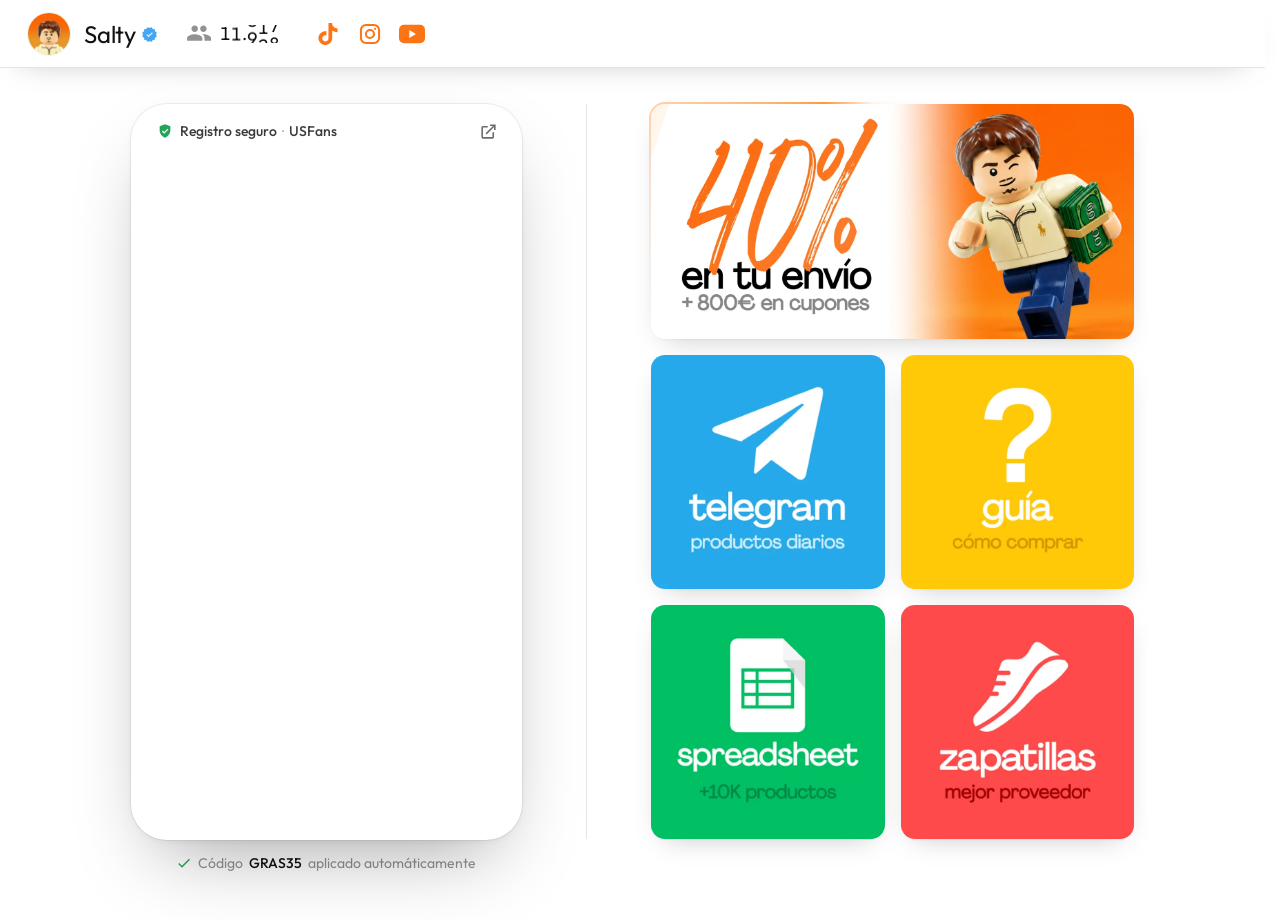
==== index.html @ ad0e1ec1 "TikTok: sugerencia en cada clic y botón para continuar al llegar al navegador Co-Authored-By: Claude" ====
<!doctype html>
<html lang="es">
<head>
  <meta charset="utf-8">
  <meta name="viewport" content="width=device-width, initial-scale=1, viewport-fit=cover">
  <title>Salty · Mercado Chino</title>
  <meta name="description" content="40% de descuento en tu envío y +800€ en cupones. Telegram, guía de compra, spreadsheet con +10K productos y el mejor proveedor de zapatillas.">
  <meta name="theme-color" content="#ffffff" media="(prefers-color-scheme: light)">
  <meta name="theme-color" content="#2e2d2d" media="(prefers-color-scheme: dark)">
  <meta name="color-scheme" content="light dark">

  <!-- Vista previa al compartir el enlace (WhatsApp, Instagram, etc.) -->
  <link rel="canonical" href="https://saltychina.com/">
  <meta property="og:type" content="website">
  <meta property="og:url" content="https://saltychina.com/">
  <meta property="og:title" content="Salty · Mercado Chino">
  <meta property="og:description" content="40% en tu envío + 800€ en cupones">
  <meta property="og:image" content="https://saltychina.com/img/cupon.webp">
  <meta name="twitter:card" content="summary_large_image">

  <link rel="icon" type="image/png" href="img/favicon.png">
  <link rel="apple-touch-icon" href="img/apple-touch-icon.png">

  <!-- Conexiones anticipadas: la ventana de registro abre más rápido -->
  <link rel="preconnect" href="https://www.usfans.com">
  <link rel="preconnect" href="https://fonts.googleapis.com">
  <link rel="preconnect" href="https://fonts.gstatic.com" crossorigin>
  <link rel="stylesheet" href="https://fonts.googleapis.com/css2?family=Outfit:wght@400;500&display=swap">

  <!-- Imágenes que se ven nada más cargar: se piden con prioridad -->
  <link rel="preload" as="image" href="img/avatar.webp" fetchpriority="high">
  <link rel="preload" as="image" href="img/cupon.webp" fetchpriority="high">

  <link rel="stylesheet" href="css/styles.css">

  <!-- Estadísticas (Umami): visitas, visitantes únicos y clics. Sin cookies.
       data-domains evita contar las pruebas en local. -->
  <script async id="umami-script" src="https://cloud.umami.is/script.js" data-website-id="d85f7cbf-d246-4f98-a8bc-3f9cb7958729" data-domains="saltychina.com"></script>
  <script>
    document.documentElement.classList.add('js');
    // Navegador interno de TikTok: algunos botones sugieren abrir en el navegador.
    // Para probarlo en un ordenador, añade ?tiktok a la URL.
    if (/musical_ly|bytedancewebview|tiktok|trill_/i.test(navigator.userAgent) || /[?&]tiktok/.test(location.search)) {
      document.documentElement.classList.add('in-tiktok');
    }
  </script>
</head>
<body>
  <main class="page" id="page">

    <!-- ── Perfil ─────────────────────────────────────────── -->
    <header class="profile">
      <img class="profile__avatar" src="img/avatar.webp" width="400" height="400" alt="Salty">

      <div class="profile__info">
        <h1 class="profile__name">
          Salty
          <img class="profile__badge" src="img/verificado.webp" width="96" height="96" alt="Cuenta verificada">
        </h1>

        <p class="profile__followers">
          <svg class="profile__people" viewBox="0 0 24 24" aria-hidden="true"><path d="M16 11c1.66 0 2.99-1.34 2.99-3S17.66 5 16 5c-1.66 0-3 1.34-3 3s1.34 3 3 3zm-8 0c1.66 0 2.99-1.34 2.99-3S9.66 5 8 5C6.34 5 5 6.34 5 8s1.34 3 3 3zm0 2c-2.33 0-7 1.17-7 3.5V19h14v-2.5c0-2.33-4.67-3.5-7-3.5zm8 0c-.29 0-.62.02-.97.05 1.16.84 1.97 1.97 1.97 3.45V19h6v-2.5c0-2.33-4.67-3.5-7-3.5z"/></svg>
          <!-- Valor de respaldo: se muestra si JavaScript no carga. -->
          <span class="counter" id="followers" data-value="10957" aria-label="10957 seguidores">10957</span>
        </p>

        <nav class="profile__social" aria-label="Redes sociales">
          <a href="https://www.tiktok.com/@salty.cn" target="_blank" rel="noopener" aria-label="TikTok" data-track="tiktok">
            <svg viewBox="0 0 24 24" aria-hidden="true"><path d="M12.53.02C13.84 0 15.14.01 16.44 0c.08 1.53.63 3.09 1.75 4.17 1.12 1.11 2.7 1.62 4.24 1.79v4.03c-1.44-.05-2.89-.35-4.2-.97-.57-.26-1.1-.59-1.62-.93-.01 2.92.01 5.84-.02 8.75-.08 1.4-.54 2.79-1.35 3.94-1.31 1.92-3.58 3.17-5.91 3.21-1.43.08-2.86-.31-4.08-1.03-2.02-1.19-3.44-3.37-3.65-5.71-.02-.5-.03-1-.01-1.49.18-1.9 1.12-3.72 2.58-4.96 1.66-1.44 3.98-2.13 6.15-1.72.02 1.48-.04 2.96-.04 4.44-.99-.32-2.15-.23-3.02.37-.63.41-1.11 1.04-1.36 1.75-.21.51-.15 1.07-.14 1.61.24 1.64 1.82 3.02 3.5 2.87 1.12-.01 2.19-.66 2.77-1.61.19-.33.4-.67.41-1.06.1-1.79.06-3.57.07-5.36.01-4.03-.01-8.05.02-12.07z"/></svg>
          </a>
          <a href="https://www.instagram.com/saltychina/" target="_blank" rel="noopener" aria-label="Instagram" data-track="instagram">
            <svg viewBox="0 0 24 24" aria-hidden="true" fill="none" stroke="currentColor" stroke-width="2.2"><rect x="2.1" y="2.1" width="19.8" height="19.8" rx="5.6"/><circle cx="12" cy="12" r="4.4"/><circle cx="17.6" cy="6.4" r="1.15" fill="currentColor" stroke="none"/></svg>
          </a>
          <a href="https://www.youtube.com/@saltychinaa" target="_blank" rel="noopener" aria-label="YouTube" data-track="youtube">
            <svg viewBox="0 0 34 24" aria-hidden="true"><rect width="34" height="24" rx="6.5"/><path class="yt-play" d="M13.5 6.8v10.4l8.6-5.2z"/></svg>
          </a>
        </nav>
      </div>
    </header>

    <!-- ── Escritorio: registro de USFans siempre visible ─── -->
    <section class="desk" aria-label="Registro en USFans">
      <div class="desk__phone" id="desk-phone">
        <div class="desk__bar">
          <div class="desk__title">
            <svg viewBox="0 0 24 24" aria-hidden="true"><path d="M12 2 4 5v6c0 5 3.4 9.7 8 11 4.6-1.3 8-6 8-11V5l-8-3zm-1.2 14.2-3.5-3.5 1.4-1.4 2.1 2.1 4.9-4.9 1.4 1.4-6.3 6.3z"/></svg>
            <span>Registro seguro <span class="desk__dot" aria-hidden="true">·</span> USFans</span>
          </div>
          <a class="sheet__ext desk__ext" href="https://www.usfans.com/register?ref=GRAS35" target="_blank" rel="noopener" aria-label="Abrir en una pestaña nueva">
            <svg viewBox="0 0 24 24" aria-hidden="true"><path d="M14 3h7v7h-2V6.4l-9.3 9.3-1.4-1.4L17.6 5H14V3zM5 5h6v2H5v12h12v-6h2v6a2 2 0 0 1-2 2H5a2 2 0 0 1-2-2V7a2 2 0 0 1 2-2z"/></svg>
          </a>
        </div>
        <div class="sheet__body desk__screen" id="desk-body">
          <div class="sheet__loader" aria-hidden="true"><span></span></div>
        </div>
      </div>
      <p class="desk__note">
        <svg viewBox="0 0 24 24" aria-hidden="true"><path d="M9 16.2 4.8 12l-1.4 1.4L9 19 21 7l-1.4-1.4z"/></svg>
        Código <strong>GRAS35</strong> aplicado automáticamente
      </p>
    </section>

    <div class="side">
      <!-- ── Cupón principal (abre la ventana de registro) ──── -->
      <a class="promo" id="promo"
         href="https://www.usfans.com/register?ref=GRAS35"
         aria-haspopup="dialog" aria-controls="sheet">
        <img src="img/cupon.webp" width="1400" height="679"
             alt="40% en tu envío y más de 800€ en cupones" fetchpriority="high">
        <span class="promo__ring" aria-hidden="true"></span>
        <span class="promo__shine" aria-hidden="true"></span>
      </a>

      <!-- ── Enlaces ───────────────────────────────────────── -->
      <section class="grid" aria-label="Enlaces">
        <!-- Misma pestaña a propósito: el móvil abre la app de Telegram y la web se queda aquí -->
        <a class="tile" id="tile-chats" href="chats/" data-track="telegram" data-suggest>
          <img src="img/telegram.webp" width="640" height="639" alt="Telegram: productos diarios" loading="lazy" decoding="async">
        </a>
        <a class="tile" href="https://drive.google.com/file/d/1kQzCQSVwv_CeuGbwsSFfTn5j45NPnd0T/view?usp=sharing" target="_blank" rel="noopener" data-track="guia" data-suggest>
          <img src="img/guia.webp" width="640" height="639" alt="Guía: cómo comprar" loading="lazy" decoding="async">
        </a>
        <a class="tile" href="https://docs.google.com/spreadsheets/d/1AaeeQNl37wGg2_ieCViQ0rrVP7eCFcYuLlr45FV4uW0/edit?usp=sharing" target="_blank" rel="noopener" data-track="spreadsheet" data-suggest>
          <img src="img/spreadsheet.webp" width="640" height="639" alt="Spreadsheet: más de 10K productos" loading="lazy" decoding="async">
        </a>
        <a class="tile" href="https://doppel.fit/@salty/best-shoes-sneakers-budget" target="_blank" rel="noopener" data-track="zapatillas" data-suggest>
          <img src="img/zapatillas.webp" width="640" height="639" alt="Zapatillas: mejor proveedor" loading="lazy" decoding="async">
        </a>
      </section>
    </div>
  </main>

  <!-- ── Ventana superpuesta con el registro de USFans ───── -->
  <div class="sheet" id="sheet" role="dialog" aria-modal="true" aria-labelledby="sheet-title" aria-hidden="true">
    <div class="sheet__backdrop" data-close></div>
    <div class="sheet__panel" id="sheet-panel">
      <div class="sheet__bar" id="sheet-bar">
        <span class="sheet__grabber" aria-hidden="true"></span>
        <div class="sheet__title">
          <svg viewBox="0 0 24 24" aria-hidden="true"><path d="M12 2 4 5v6c0 5 3.4 9.7 8 11 4.6-1.3 8-6 8-11V5l-8-3zm-1.2 14.2-3.5-3.5 1.4-1.4 2.1 2.1 4.9-4.9 1.4 1.4-6.3 6.3z"/></svg>
          <span id="sheet-title">usfans.com</span>
        </div>
        <a class="sheet__ext" href="https://www.usfans.com/register?ref=GRAS35" target="_blank" rel="noopener" aria-label="Abrir en el navegador">
          <svg viewBox="0 0 24 24" aria-hidden="true"><path d="M14 3h7v7h-2V6.4l-9.3 9.3-1.4-1.4L17.6 5H14V3zM5 5h6v2H5v12h12v-6h2v6a2 2 0 0 1-2 2H5a2 2 0 0 1-2-2V7a2 2 0 0 1 2-2z"/></svg>
        </a>
        <button class="sheet__close" type="button" data-close aria-label="Cerrar">
          <svg viewBox="0 0 24 24" aria-hidden="true"><path d="M18.3 5.7 12 12l6.3 6.3-1.4 1.4L10.6 13.4 4.3 19.7l-1.4-1.4L9.2 12 2.9 5.7l1.4-1.4 6.3 6.3 6.3-6.3z" transform="translate(1 0)"/></svg>
        </button>
      </div>
      <div class="sheet__body" id="sheet-body">
        <div class="sheet__loader" aria-hidden="true"><span></span></div>
      </div>
    </div>
  </div>

  <!-- ── TikTok: sugerencia de abrir en el navegador ────── -->
  <div class="suggest" id="suggest" role="dialog" aria-modal="true" aria-labelledby="suggest-title" aria-hidden="true">
    <div class="suggest__backdrop" data-suggest-close></div>
    <div class="suggest__card">
      <svg class="suggest__globe" viewBox="0 0 24 24" aria-hidden="true"><circle cx="12" cy="12" r="10"/><ellipse cx="12" cy="12" rx="4.6" ry="10"/><path d="M12 2v20M3.4 8.2h17.2M3.4 15.8h17.2"/></svg>
      <h2 class="suggest__title" id="suggest-title">Se recomienda <span>abrir desde el navegador</span></h2>
      <p class="suggest__note">*Algunos enlaces podrían no funcionar en TikTok*</p>
      <ol class="inapp__steps">
        <li><span class="inapp__num" aria-hidden="true">1</span><span>Haz clic en <span class="inapp__dots" role="img" aria-label="los tres puntos"><i></i><i></i><i></i></span> en la esquina superior derecha</span></li>
        <li><span class="inapp__num" aria-hidden="true">2</span><span>Luego <strong>“Abrir en el navegador”</strong></span></li>
      </ol>
      <button class="suggest__continue" type="button" id="suggest-continue">
        Continuar en TikTok
        <small>(no recomendado)</small>
      </button>
    </div>

    <!-- Flechas animadas que señalan el menú ··· de TikTok -->
    <svg class="inapp-arrows" viewBox="0 0 56 160" aria-hidden="true">
      <path class="inapp-arrows__a1" d="M28 0 56 54Q28 42 0 54Z"/>
      <path class="inapp-arrows__a2" d="M28 53 56 107Q28 95 0 107Z"/>
      <path class="inapp-arrows__a3" d="M28 106 56 160Q28 148 0 160Z"/>
    </svg>
  </div>

  <!-- ── Llegada desde TikTok: abrir lo que se pulsó, con un toque ── -->
  <div class="resume" id="resume" role="dialog" aria-labelledby="resume-title" aria-hidden="true">
    <p class="resume__title" id="resume-title">Continúa donde lo dejaste</p>
    <button class="resume__close" type="button" aria-label="Cerrar" data-resume-close>
      <svg viewBox="0 0 24 24" aria-hidden="true"><path d="M18.3 5.7 12 12l6.3 6.3-1.4 1.4L10.6 13.4 4.3 19.7l-1.4-1.4L9.2 12 2.9 5.7l1.4-1.4 6.3 6.3 6.3-6.3z" transform="translate(1 0)"/></svg>
    </button>
    <button class="resume__open" type="button" id="resume-open">
      <span>Abrir <span id="resume-label"></span></span>
      <svg viewBox="0 0 24 24" aria-hidden="true"><path d="M14 3h7v7h-2V6.4l-9.3 9.3-1.4-1.4L17.6 5H14V3zM5 5h6v2H5v12h12v-6h2v6a2 2 0 0 1-2 2H5a2 2 0 0 1-2-2V7a2 2 0 0 1 2-2z"/></svg>
    </button>
  </div>

  <script src="chats/links.js" defer></script>
  <script src="js/app.js" defer></script>
</body>
</html>
---- css/styles.css ----
/* ==========================================================================
   Salty · link in bio
   ========================================================================== */

/* Si tienes la licencia de Agrandir (la fuente de tu diseño), copia el
   archivo a /fonts y descomenta este bloque. Mientras, se usa Outfit.

@font-face {
  font-family: "Agrandir";
  src: url("../fonts/Agrandir-Regular.woff2") format("woff2");
  font-weight: 400;
  font-display: swap;
}
*/

:root {
  /* Marca */
  --orange: #fc7514;
  --ink: #111111;
  --muted: #929292;
  --bg: #ffffff;
  --social: var(--orange);      /* iconos TikTok / Instagram / YouTube */
  --yt-play: #ffffff;           /* triángulo del icono de YouTube */
  --avatar-ring: rgb(0 0 0 / 0.06);
  --line: rgb(0 0 0 / 0.1);       /* separadores (versión de ordenador) */

  /* Superficie y forma */
  --radius: 14px;
  --gap: clamp(14px, 4.2vw, 20px);
  --gutter: clamp(16px, 5.5vw, 28px);
  --shadow: 0 1px 2px rgb(0 0 0 / 0.04), 0 10px 28px -14px rgb(0 0 0 / 0.28);
  --shadow-hover: 0 2px 4px rgb(0 0 0 / 0.05), 0 18px 36px -16px rgb(0 0 0 / 0.32);
  --social-hover: rgb(252 117 20 / 0.08);

  /* Movimiento */
  --ease-out: cubic-bezier(0.22, 1, 0.36, 1);
  --ease-sheet: cubic-bezier(0.32, 0.72, 0, 1); /* curva de las hojas de iOS */

  --font: "Agrandir", "Outfit", system-ui, -apple-system, "Segoe UI", Roboto, sans-serif;
}

/* Tema oscuro: se activa solo si el móvil/ordenador del usuario está en modo oscuro */
@media (prefers-color-scheme: dark) {
  :root {
    --bg: #2e2d2d;
    --ink: #ffffff;
    --muted: #c9c9c9;
    --social: #f2f2f2;
    --yt-play: #2e2d2d;
    --avatar-ring: rgb(255 255 255 / 0.1);
    --line: rgb(255 255 255 / 0.12);
    --social-hover: rgb(255 255 255 / 0.08);
    --shadow: 0 1px 2px rgb(0 0 0 / 0.2), 0 12px 30px -14px rgb(0 0 0 / 0.6);
    --shadow-hover: 0 2px 4px rgb(0 0 0 / 0.25), 0 20px 38px -16px rgb(0 0 0 / 0.7);
  }
}

*,
*::before,
*::after { box-sizing: border-box; }

html {
  scrollbar-gutter: stable; /* evita el salto al bloquear el scroll */
  -webkit-text-size-adjust: 100%;
  text-size-adjust: 100%;
  background: var(--bg);
}

body {
  margin: 0;
  min-height: 100dvh;
  background: var(--bg);
  color: var(--ink);
  font-family: var(--font);
  -webkit-font-smoothing: antialiased;
  -webkit-tap-highlight-color: transparent;
  overflow-x: hidden;
}

img,
svg { display: block; max-width: 100%; }

a { color: inherit; text-decoration: none; }

:focus-visible {
  outline: 3px solid var(--orange);
  outline-offset: 3px;
}

/* ── Página ───────────────────────────────────────────── */

.page {
  width: 100%;
  max-width: 480px;
  margin: 0 auto;
  padding:
    calc(clamp(36px, 11vw, 64px) + env(safe-area-inset-top))
    calc(var(--gutter) + env(safe-area-inset-right))
    calc(48px + env(safe-area-inset-bottom))
    calc(var(--gutter) + env(safe-area-inset-left));
  transform-origin: 50% 0;
  transition: transform 0.5s var(--ease-sheet), filter 0.5s var(--ease-sheet);
}

/* ── Perfil ───────────────────────────────────────────── */

.profile {
  display: flex;
  align-items: center;
  justify-content: center;
  gap: clamp(18px, 7vw, 32px);
  margin-bottom: clamp(26px, 8vw, 36px);
}

.profile__avatar {
  flex: none;
  width: clamp(104px, 34vw, 140px);
  height: auto;
  aspect-ratio: 1;
  border-radius: 50%;
  box-shadow: 0 0 0 1px var(--avatar-ring);
}

.profile__info {
  display: grid;
  gap: clamp(6px, 2vw, 10px);
  min-width: 0;
}

.profile__name {
  display: flex;
  align-items: center;
  gap: 6px;
  margin: 0;
  font-size: clamp(26px, 8.2vw, 34px);
  font-weight: 400;
  line-height: 1;
  letter-spacing: -0.01em;
}

.profile__badge {
  width: 0.72em;
  height: 0.72em;
  margin-top: 0.06em;
}

.profile__followers {
  display: flex;
  align-items: center;
  gap: 10px;
  margin: 0;
  font-size: clamp(19px, 6vw, 24px);
  line-height: 1;
}

.profile__people {
  width: 1.45em;
  height: 1.45em;
  fill: var(--muted);
  flex: none;
}

.profile__social {
  display: flex;
  align-items: center;
  gap: 4px;
  margin-left: -8px; /* compensa el área táctil para alinear con el texto */
  color: var(--social);
}

/* Área táctil de 44px aunque el icono sea más pequeño */
.profile__social a {
  display: grid;
  place-items: center;
  min-width: 44px;
  height: 44px;
  padding: 0 6px;
  border-radius: 12px;
  transition: transform 0.2s var(--ease-out), background-color 0.2s;
}

.profile__social svg {
  width: 26px;
  height: 26px;
  fill: currentColor;
}

.profile__social svg[fill="none"] { fill: none; } /* iconos de contorno (Instagram) */
.profile__social a:last-child svg { width: 30px; }
.profile__social .yt-play { fill: var(--yt-play); }

@media (hover: hover) {
  .profile__social a:hover { background: var(--social-hover); }
}
.profile__social a:active { transform: scale(0.9); }

/* ── Contador (odómetro) ──────────────────────────────── */

.counter {
  display: inline-flex;
  font-variant-numeric: tabular-nums;
  line-height: 1;
  height: 1em;
  overflow: hidden;
}

.counter__col {
  position: relative;
  display: block;
  height: 1em;
  overflow: hidden;
}

.counter__strip {
  display: flex;
  flex-direction: column;
  will-change: transform;
}

.counter__strip > span {
  display: block;
  height: 1em;
  text-align: center;
}

.counter__sep { display: block; }

/* ── Cupón principal ──────────────────────────────────── */

.promo {
  position: relative;
  display: block;
  isolation: isolate;
  margin-bottom: var(--gap);
  border-radius: var(--radius);
  box-shadow: var(--shadow), 0 0 0 0 rgb(252 117 20 / 0);
  transition: transform 0.35s var(--ease-out), box-shadow 0.35s var(--ease-out);
  animation: promo-glow 3.6s ease-in-out infinite;
}

.promo img {
  width: 100%;
  height: auto;
  border-radius: var(--radius);
}

/* Contorno de luz que recorre el borde */
/* Contorno de luz que recorre el borde: un degradado cuadrado que gira por
   detrás de la tarjeta y asoma 2 px por los lados (funciona en todos los navegadores) */
.promo__ring {
  position: absolute;
  inset: -2px;
  z-index: -1;
  overflow: hidden;
  border-radius: calc(var(--radius) + 2px);
  pointer-events: none;
}

.promo__ring::before {
  content: "";
  position: absolute;
  top: 50%;
  left: 50%;
  width: 115%;
  aspect-ratio: 1;
  background: conic-gradient(
    transparent 0deg 250deg,
    rgb(252 117 20 / 0.15) 280deg,
    #ff9a3d 330deg,
    #fff3e6 350deg,
    transparent 360deg
  );
  transform: translate(-50%, -50%) rotate(0deg);
  animation: promo-border 3.6s linear infinite;
}

/* Reflejo que cruza la tarjeta */
.promo__shine {
  position: absolute;
  inset: 0;
  overflow: hidden;
  border-radius: var(--radius);
  pointer-events: none;
}

.promo__shine::after {
  content: "";
  position: absolute;
  top: -20%;
  bottom: -20%;
  left: 0;
  width: 38%;
  background: linear-gradient(
    100deg,
    rgb(255 255 255 / 0) 0%,
    rgb(255 255 255 / 0.15) 35%,
    rgb(255 255 255 / 0.75) 50%,
    rgb(255 255 255 / 0.15) 65%,
    rgb(255 255 255 / 0) 100%
  );
  mix-blend-mode: soft-light;
  transform: translateX(-130%) skewX(-18deg);
  animation: promo-shine 3.6s var(--ease-out) infinite;
}

/* Una segunda capa, normal, para que el reflejo se note también en la zona blanca */
.promo__shine::before {
  content: "";
  position: absolute;
  top: -20%;
  bottom: -20%;
  left: 0;
  width: 14%;
  background: linear-gradient(100deg, transparent, rgb(255 236 214 / 0.55), transparent);
  transform: translateX(-130%) skewX(-18deg);
  animation: promo-shine 3.6s var(--ease-out) infinite;
  animation-delay: 0.06s;
}

@keyframes promo-border {
  to { transform: translate(-50%, -50%) rotate(360deg); }
}

@keyframes promo-shine {
  0%   { transform: translateX(-130%) skewX(-18deg); }
  45%  { transform: translateX(330%) skewX(-18deg); }
  100% { transform: translateX(330%) skewX(-18deg); }
}

@keyframes promo-glow {
  0%, 100% { box-shadow: var(--shadow), 0 0 0 0 rgb(252 117 20 / 0); }
  50%      { box-shadow: var(--shadow), 0 8px 34px -8px rgb(252 117 20 / 0.45); }
}

@media (hover: hover) {
  .promo:hover { transform: translateY(-2px) scale(1.01); }
}
.promo:active {
  transform: scale(0.98);
  transition-duration: 0.12s;
}

/* ── Rejilla de enlaces ───────────────────────────────── */

.grid {
  display: grid;
  grid-template-columns: repeat(2, minmax(0, 1fr));
  gap: var(--gap);
}

.tile {
  display: block;
  border-radius: var(--radius);
  overflow: hidden;
  box-shadow: var(--shadow);
  transition: transform 0.35s var(--ease-out), box-shadow 0.35s var(--ease-out);
}

.tile img {
  width: 100%;
  height: auto;
  aspect-ratio: 1;
  object-fit: cover;
}

@media (hover: hover) {
  .tile:hover {
    transform: translateY(-3px);
    box-shadow: var(--shadow-hover);
  }
}
.tile:active {
  transform: scale(0.96);
  transition-duration: 0.12s;
}

/* ── Entrada escalonada al cargar ─────────────────────── */

.js .profile { animation: rise 0.6s var(--ease-out) both; }
.js .promo   { animation: rise 0.6s var(--ease-out) 0.08s both, promo-glow 3.6s ease-in-out 0.7s infinite; }
.js .tile    { animation: rise 0.6s var(--ease-out) both; }
.js .tile:nth-child(1) { animation-delay: 0.16s; }
.js .tile:nth-child(2) { animation-delay: 0.22s; }
.js .tile:nth-child(3) { animation-delay: 0.28s; }
.js .tile:nth-child(4) { animation-delay: 0.34s; }

/* Usa "translate" (no "transform") para no pisar los efectos hover/pulsación */
@keyframes rise {
  from { opacity: 0; translate: 0 14px; }
  to   { opacity: 1; translate: 0 0; }
}

/* ── Ventana de registro (hoja inferior en móvil) ─────── */

html.is-locked { overflow: hidden; }

/* La página "retrocede" detrás de la hoja, como en iOS */
html.sheet-open .page {
  transform: scale(0.94);
  filter: brightness(0.92);
}

.sheet {
  position: fixed;
  inset: 0;
  z-index: 100;
  visibility: hidden;
  pointer-events: none;
  transition: visibility 0s linear 0.5s; /* se oculta al terminar de bajar */
}

.sheet.is-open {
  visibility: visible;
  pointer-events: auto;
  transition-delay: 0s;
}

.sheet__backdrop {
  position: absolute;
  inset: 0;
  background: rgb(12 8 4 / 0.45);
  -webkit-backdrop-filter: blur(6px);
  backdrop-filter: blur(6px);
  opacity: 0;
  transition: opacity 0.45s var(--ease-sheet);
  touch-action: none;
}

.sheet__panel {
  position: absolute;
  left: 0;
  right: 0;
  bottom: 0;
  height: calc(100dvh - max(28px, env(safe-area-inset-top) + 12px));
  display: flex;
  flex-direction: column;
  background: #fff;
  border-radius: 22px 22px 0 0;
  box-shadow: 0 -12px 40px rgb(0 0 0 / 0.18);
  overflow: hidden;
  transform: translate3d(0, 100%, 0);
  transition: transform 0.5s var(--ease-sheet);
  will-change: transform;
}

.sheet.is-open .sheet__backdrop { opacity: 1; }
.sheet.is-open .sheet__panel { transform: translate3d(0, 0, 0); }
.sheet.is-dragging .sheet__panel,
.sheet.is-dragging .sheet__backdrop { transition: none; }

.sheet__bar {
  position: relative;
  flex: none;
  display: flex;
  align-items: center;
  gap: 4px;
  height: 56px;
  padding: 10px 8px 0 16px;
  border-bottom: 1px solid rgb(0 0 0 / 0.06);
  touch-action: none; /* permite arrastrar para cerrar */
  cursor: grab;
  user-select: none;
}

.sheet__grabber {
  position: absolute;
  top: 7px;
  left: 50%;
  width: 38px;
  height: 5px;
  margin-left: -19px;
  border-radius: 3px;
  background: rgb(0 0 0 / 0.16);
}

.sheet__title {
  flex: 1;
  display: flex;
  align-items: center;
  gap: 6px;
  min-width: 0;
  font-size: 15px;
  font-weight: 500;
  color: #444;
}

.sheet__title svg {
  width: 16px;
  height: 16px;
  fill: #22a559;
  flex: none;
}

.sheet__ext,
.sheet__close {
  display: grid;
  place-items: center;
  width: 44px;
  height: 44px;
  padding: 0;
  border: 0;
  border-radius: 50%;
  background: transparent;
  color: #333;
  cursor: pointer;
  transition: background-color 0.2s, transform 0.2s var(--ease-out);
}

.sheet__ext svg { width: 19px; height: 19px; fill: currentColor; }
.sheet__close svg { width: 20px; height: 20px; fill: currentColor; }

.sheet__close { background: rgb(0 0 0 / 0.05); }

@media (hover: hover) {
  .sheet__ext:hover,
  .sheet__close:hover { background: rgb(0 0 0 / 0.08); }
}
.sheet__ext:active,
.sheet__close:active { transform: scale(0.9); }

.sheet__body {
  position: relative;
  flex: 1;
  background: #fff;
}

.sheet__body iframe {
  position: absolute;
  inset: 0;
  width: 100%;
  height: 100%;
  border: 0;
  opacity: 0;
  transition: opacity 0.35s ease;
}

.sheet__body.is-loaded iframe { opacity: 1; }

.sheet__loader {
  position: absolute;
  inset: 0;
  display: grid;
  place-items: center;
  transition: opacity 0.3s;
}

.sheet__body.is-loaded .sheet__loader { opacity: 0; pointer-events: none; }

.sheet__loader span {
  width: 34px;
  height: 34px;
  border-radius: 50%;
  border: 3px solid rgb(252 117 20 / 0.2);
  border-top-color: var(--orange);
  animation: spin 0.8s linear infinite;
}

@keyframes spin { to { transform: rotate(360deg); } }

/* En tablet/escritorio: un "móvil" centrado para que la web cargue en versión mobile */
@media (min-width: 640px) {
  .sheet__panel {
    left: 50%;
    right: auto;
    top: 50%;
    bottom: auto;
    width: 400px;
    height: min(860px, calc(100dvh - 48px));
    border-radius: 28px;
    box-shadow: 0 30px 80px -20px rgb(0 0 0 / 0.45), 0 0 0 1px rgb(0 0 0 / 0.06);
    opacity: 0;
    transform: translate3d(-50%, -46%, 0) scale(0.94);
    transition: transform 0.5s var(--ease-sheet), opacity 0.3s ease;
  }

  .sheet.is-open .sheet__panel {
    opacity: 1;
    transform: translate3d(-50%, -50%, 0) scale(1);
  }

  .sheet__bar { cursor: default; padding-top: 0; height: 52px; }
  .sheet__grabber { display: none; }

  html.sheet-open .page { transform: scale(0.97); }
}

/* ── TikTok: sugerencia de abrir en el navegador ──────── */

.suggest {
  position: fixed;
  inset: 0;
  z-index: 120;
  display: grid;
  place-items: center;
  padding: 24px var(--gutter);
  visibility: hidden;
  pointer-events: none;
  transition: visibility 0s linear 0.4s; /* se oculta al terminar de salir */
}

.suggest.is-open {
  visibility: visible;
  pointer-events: auto;
  transition-delay: 0s;
}

.suggest__backdrop {
  position: absolute;
  inset: 0;
  background: rgb(18 16 14 / 0.55);
  -webkit-backdrop-filter: blur(10px) saturate(1.2);
  backdrop-filter: blur(10px) saturate(1.2);
  opacity: 0;
  transition: opacity 0.35s ease;
  touch-action: none;
}

/* Entra con un pequeño rebote; sale más rápido y sin rebote */
.suggest__card {
  position: relative;
  width: min(100%, 400px);
  padding: clamp(24px, 7vw, 32px) clamp(20px, 6.5vw, 30px) clamp(20px, 6vw, 26px);
  border-radius: clamp(22px, 6.5vw, 28px);
  background: #5c5c5c;
  color: #fff;
  text-align: center;
  box-shadow: 0 30px 80px -20px rgb(0 0 0 / 0.6), 0 0 0 1px rgb(255 255 255 / 0.06);
  opacity: 0;
  transform: translateY(18px) scale(0.94);
  transition: transform 0.25s ease-in, opacity 0.2s ease-in;
}

.suggest.is-open .suggest__backdrop { opacity: 1; }

.suggest.is-open .suggest__card {
  opacity: 1;
  transform: none;
  transition: transform 0.55s cubic-bezier(0.34, 1.4, 0.64, 1), opacity 0.25s ease-out;
}

.suggest__globe {
  width: clamp(48px, 14vw, 58px);
  height: auto;
  margin: 0 auto clamp(14px, 4vw, 18px);
  fill: none;
  stroke: #fff;
  stroke-width: 1.7;
}

.suggest__title {
  margin: 0 0 10px;
  font-size: clamp(21px, 6.4vw, 26px);
  font-weight: 500;
  line-height: 1.2;
  letter-spacing: -0.02em;
}

.suggest__title span { display: block; }

.suggest__note {
  margin: 0 0 clamp(18px, 5vw, 22px);
  font-size: clamp(11.5px, 3.3vw, 14px);
  color: var(--orange);
  text-wrap: balance;
}

.suggest .inapp__steps { text-align: left; margin-bottom: clamp(20px, 6vw, 26px); }

.suggest__continue {
  display: grid;
  gap: 2px;
  width: 100%;
  padding: 14px 16px 12px;
  border: 0;
  border-radius: 22px;
  background: var(--orange);
  color: #fff;
  font: inherit;
  font-size: clamp(17px, 5vw, 20px);
  line-height: 1.2;
  cursor: pointer;
  box-shadow: 0 10px 24px -12px rgb(252 117 20 / 0.7);
  transition: transform 0.15s var(--ease-out), filter 0.2s;
}

.suggest__continue small { font-size: 0.68em; opacity: 0.9; }
.suggest__continue:active { transform: scale(0.97); filter: brightness(0.95); }

@media (hover: hover) {
  .suggest__continue:hover { filter: brightness(1.06); }
}

.inapp__steps {
  display: grid;
  gap: 0.75em;
  margin: 0;
  padding: 0;
  list-style: none;
  font-size: clamp(16px, 4.8vw, 19px);
  line-height: 1.35;
}

.inapp__steps li {
  display: grid;
  grid-template-columns: auto 1fr;
  align-items: start;
  gap: 0.6em;
}

.inapp__num {
  display: grid;
  place-items: center;
  width: 1.6em;
  height: 1.6em;
  margin-top: -0.12em;
  border: 1.5px solid #fff;
  border-radius: 50%;
  font-size: 0.95em;
  line-height: 1;
}

.inapp__steps strong {
  font-weight: 400;
  color: #76ff60;
}

/* Los tres puntos dibujados, como el botón real de TikTok */
.inapp__dots {
  display: inline-flex;
  gap: 0.16em;
  margin: 0 0.25em;
  vertical-align: middle;
}

.inapp__dots i {
  width: 0.24em;
  height: 0.24em;
  border-radius: 50%;
  background: currentColor;
}

/* Flechas que señalan el menú ··· de TikTok (aparecen con la ventana) */
.inapp-arrows {
  position: fixed;
  z-index: 1;
  top: calc(8px + env(safe-area-inset-top));
  right: calc(12px + env(safe-area-inset-right));
  width: clamp(26px, 8vw, 34px);
  height: auto;
  overflow: visible;
  pointer-events: none;
  opacity: 0;
  transition: opacity 0.3s ease;
}

.suggest.is-open .inapp-arrows {
  opacity: 1;
  transition-delay: 0.15s;
  animation: arrows-bob 1.4s var(--ease-out) infinite;
}

/* Se iluminan de abajo arriba, en cascada */
.inapp-arrows path { animation: arrows-chase 1.4s ease-in-out infinite; }
.inapp-arrows__a1 { fill: #75ff60; animation-delay: 0.4s !important; }
.inapp-arrows__a2 { fill: #62ca53; animation-delay: 0.2s !important; }
.inapp-arrows__a3 { fill: #519445; animation-delay: 0s !important; }

@keyframes arrows-chase {
  0%, 100% { opacity: 0.35; }
  35%      { opacity: 1; }
}

@keyframes arrows-bob {
  0%, 100% { transform: translateY(0); }
  45%      { transform: translateY(-8px); }
}

/* ── Llegada desde TikTok: "Continúa donde lo dejaste" ─── */

.resume {
  position: fixed;
  z-index: 110;
  left: 50%;
  bottom: calc(16px + env(safe-area-inset-bottom));
  display: grid;
  grid-template-columns: 1fr auto;
  align-items: center;
  gap: 10px 8px;
  width: min(calc(100% - 2 * var(--gutter)), 420px);
  padding: 14px 12px 16px 20px;
  border-radius: 24px;
  background: #5c5c5c;
  color: #fff;
  box-shadow: 0 24px 60px -18px rgb(0 0 0 / 0.55), 0 0 0 1px rgb(255 255 255 / 0.06);
  visibility: hidden;
  opacity: 0;
  transform: translate(-50%, calc(100% + 40px));
  transition: transform 0.3s ease-in, opacity 0.2s ease-in, visibility 0s linear 0.3s;
}

.resume.is-open {
  visibility: visible;
  opacity: 1;
  transform: translate(-50%, 0);
  transition: transform 0.6s cubic-bezier(0.34, 1.4, 0.64, 1), opacity 0.25s ease-out, visibility 0s;
}

.resume__title {
  margin: 0;
  font-size: 15px;
  color: rgb(255 255 255 / 0.85);
}

.resume__close {
  display: grid;
  place-items: center;
  width: 36px;
  height: 36px;
  padding: 0;
  border: 0;
  border-radius: 50%;
  background: rgb(255 255 255 / 0.1);
  color: #fff;
  cursor: pointer;
}

.resume__close svg { width: 16px; height: 16px; fill: currentColor; }

.resume__open {
  grid-column: 1 / -1;
  display: flex;
  align-items: center;
  justify-content: center;
  gap: 8px;
  margin-right: 8px;
  padding: 15px 16px;
  border: 0;
  border-radius: 18px;
  background: var(--orange);
  color: #fff;
  font: inherit;
  font-size: 18px;
  cursor: pointer;
  box-shadow: 0 10px 24px -12px rgb(252 117 20 / 0.8);
  animation: resume-pulse 2s ease-in-out 0.9s infinite;
  transition: transform 0.15s var(--ease-out);
}

.resume__open svg { width: 18px; height: 18px; fill: currentColor; }
.resume__open:active { transform: scale(0.97); }

/* Pulso suave para llamar la atención sobre el botón */
@keyframes resume-pulse {
  0%, 100% { box-shadow: 0 10px 24px -12px rgb(252 117 20 / 0.8), 0 0 0 0 rgb(252 117 20 / 0.5); }
  50%      { box-shadow: 0 10px 24px -12px rgb(252 117 20 / 0.8), 0 0 0 8px rgb(252 117 20 / 0); }
}

/* ── Versión de ordenador ─────────────────────────────── */

/* Solo existe en pantallas grandes */
.desk { display: none; }

@media (min-width: 980px) {
  :root {
    --bar-h: 68px;
    /* El "móvil" ocupa el alto disponible; la columna derecha se ajusta a él */
    --frame-h: clamp(540px, calc(100dvh - var(--bar-h) - 96px), 820px);
    /* USFans se carga a 390 px (ancho de iPhone, para que use su versión móvil)
       y se muestra al 90 % dentro de una "pantalla" con margen blanco alrededor */
    --site-w: 390px;
    --screen-scale: 0.9;
    --screen-pad: 20px;
    --frame-w: calc(var(--site-w) * var(--screen-scale) + var(--screen-pad) * 2);
    --col-gap: clamp(40px, 5vw, 72px);
    --gap: 16px;
    /* cupón (2,06:1) + 2 filas de botones cuadrados = alto del móvil */
    --side-w: calc((var(--frame-h) - var(--gap)) / 1.485);
  }

  .page {
    max-width: none;
    min-height: 100dvh;
    padding: 0 0 48px;
    display: grid;
    grid-template-columns: 1fr auto auto 1fr;
    grid-template-rows: auto 1fr;
    grid-template-areas:
      "bar bar  bar  bar"
      ".   desk side .";
    row-gap: clamp(28px, 4vh, 48px);
  }

  /* Barra superior fija y translúcida */
  .profile {
    grid-area: bar;
    position: sticky;
    top: 0;
    z-index: 20;
    justify-content: flex-start;
    gap: 14px;
    height: var(--bar-h);
    margin: 0;
    padding: 0 max(28px, env(safe-area-inset-left));
    background: color-mix(in srgb, var(--bg) 82%, transparent);
    -webkit-backdrop-filter: blur(16px) saturate(1.5);
    backdrop-filter: blur(16px) saturate(1.5);
    border-bottom: 1px solid var(--line);
    box-shadow: 0 12px 32px -22px rgb(0 0 0 / 0.35);
  }

  .profile__avatar { width: 42px; }

  .profile__info {
    display: flex;
    align-items: center;
    gap: 28px;
  }

  .profile__name { font-size: 24px; gap: 5px; }
  .profile__followers { font-size: 18px; gap: 8px; }
  .profile__social { margin-left: 0; gap: 2px; }
  .profile__social a { min-width: 40px; height: 40px; }
  .profile__social svg { width: 22px; height: 22px; }
  .profile__social a:last-child svg { width: 26px; }

  /* Columna izquierda: el registro */
  .desk {
    grid-area: desk;
    display: flex;
    flex-direction: column;
    align-items: center;
    gap: 14px;
    padding-right: var(--col-gap);
  }

  /* Tarjeta blanca que hace de "móvil" */
  .desk__phone {
    position: relative;
    display: flex;
    flex-direction: column;
    width: var(--frame-w);
    height: var(--frame-h);
    padding: 0 var(--screen-pad) var(--screen-pad);
    border-radius: 36px;
    background: #fff;
    box-shadow:
      0 0 0 1px rgb(0 0 0 / 0.06),
      0 2px 6px rgb(0 0 0 / 0.04),
      0 34px 80px -28px rgb(0 0 0 / 0.38);
    transition: box-shadow 0.4s var(--ease-out), transform 0.4s var(--ease-out);
  }

  /* Cabecera integrada (en vez de una barra de navegador) */
  .desk__bar {
    flex: none;
    display: flex;
    align-items: center;
    justify-content: space-between;
    height: 54px;
    padding: 0 0 0 6px;
    margin-right: -6px;
  }

  .desk__title {
    display: flex;
    align-items: center;
    gap: 7px;
    font-size: 14px;
    font-weight: 500;
    color: #3b3b3b;
  }

  .desk__title svg { width: 16px; height: 16px; fill: #22a559; flex: none; }
  .desk__dot { margin: 0 2px; color: #b5b5b5; }
  .desk__ext { width: 38px; height: 38px; color: #6b6b6b; }

  /* La "pantalla": USFans escalado, sin barras de scroll a la vista */
  /* Sin borde: el blanco de la tarjeta y el de USFans se funden en un margen
     continuo; arriba y abajo el contenido se desvanece suavemente al hacer scroll */
  .desk__screen {
    flex: 1;
    overflow: hidden;
    background: #fff;
    -webkit-mask-image: linear-gradient(to bottom, transparent 0, #000 12px, #000 calc(100% - 22px), transparent 100%);
    mask-image: linear-gradient(to bottom, transparent 0, #000 12px, #000 calc(100% - 22px), transparent 100%);
  }

  /* Con barras de scroll visibles (Windows), USFans ocupa también el hueco de
     la barra y su contenido queda descentrado. El iframe se ensancha 2 barras
     y se desplaza 1 a la izquierda: se ve la franja central, con el mismo
     margen a cada lado, y las barras quedan fuera (a la derecha y abajo).
     --sb lo mide app.js (0 en Mac, donde no hace falta nada de esto). */
  .desk__screen iframe {
    inset: 0 auto auto 0;
    width: calc(var(--site-w) + var(--sb, 0px) * 2);
    height: calc(100% / var(--screen-scale) + var(--sb, 0px));
    transform: scale(var(--screen-scale)) translateX(calc(var(--sb, 0px) * -1));
    transform-origin: 0 0;
  }

  /* Al pulsar el cupón: el móvil se ilumina para señalar el formulario */
  .desk__phone.is-pulse { animation: frame-pulse 1.2s var(--ease-out); }

  @keyframes frame-pulse {
    0%   { transform: scale(1); }
    25%  { transform: scale(1.015);
           box-shadow: 0 0 0 4px rgb(252 117 20 / 0.55), 0 34px 80px -28px rgb(252 117 20 / 0.5); }
    100% { transform: scale(1); }
  }

  .desk__note {
    display: flex;
    align-items: center;
    gap: 6px;
    margin: 0;
    font-size: 14px;
    color: var(--muted);
  }

  .desk__note svg { width: 16px; height: 16px; fill: #22a559; flex: none; }
  .desk__note strong { font-weight: 500; color: var(--ink); }

  /* Columna derecha: cupón + botones, separada por una línea fina */
  .side {
    grid-area: side;
    align-self: start;
    width: calc(var(--side-w) + var(--col-gap));
    padding-left: var(--col-gap);
    border-left: 1px solid var(--line);
  }

  .promo { margin-bottom: var(--gap); }
  .promo { cursor: pointer; }

  /* Entrada escalonada adaptada */
  .js .desk { animation: rise 0.7s var(--ease-out) 0.05s both; }

  /* La hoja inferior y el efecto de "retroceder" son solo para móvil */
  .sheet { display: none; }
  html.sheet-open .page { transform: none; filter: none; }
}

/* Modo oscuro: el móvil sigue blanco (la web de USFans es clara) */
@media (min-width: 980px) and (prefers-color-scheme: dark) {
  .desk__phone {
    box-shadow:
      0 0 0 1px rgb(255 255 255 / 0.08),
      0 34px 80px -24px rgb(0 0 0 / 0.7);
  }
}

/* ── Movimiento reducido ──────────────────────────────── */

@media (prefers-reduced-motion: reduce) {
  *,
  *::before,
  *::after {
    animation-duration: 0.01ms !important;
    animation-iteration-count: 1 !important;
    transition-duration: 0.01ms !important;
  }
  .promo__shine { display: none; }
  html.sheet-open .page { transform: none; }
}
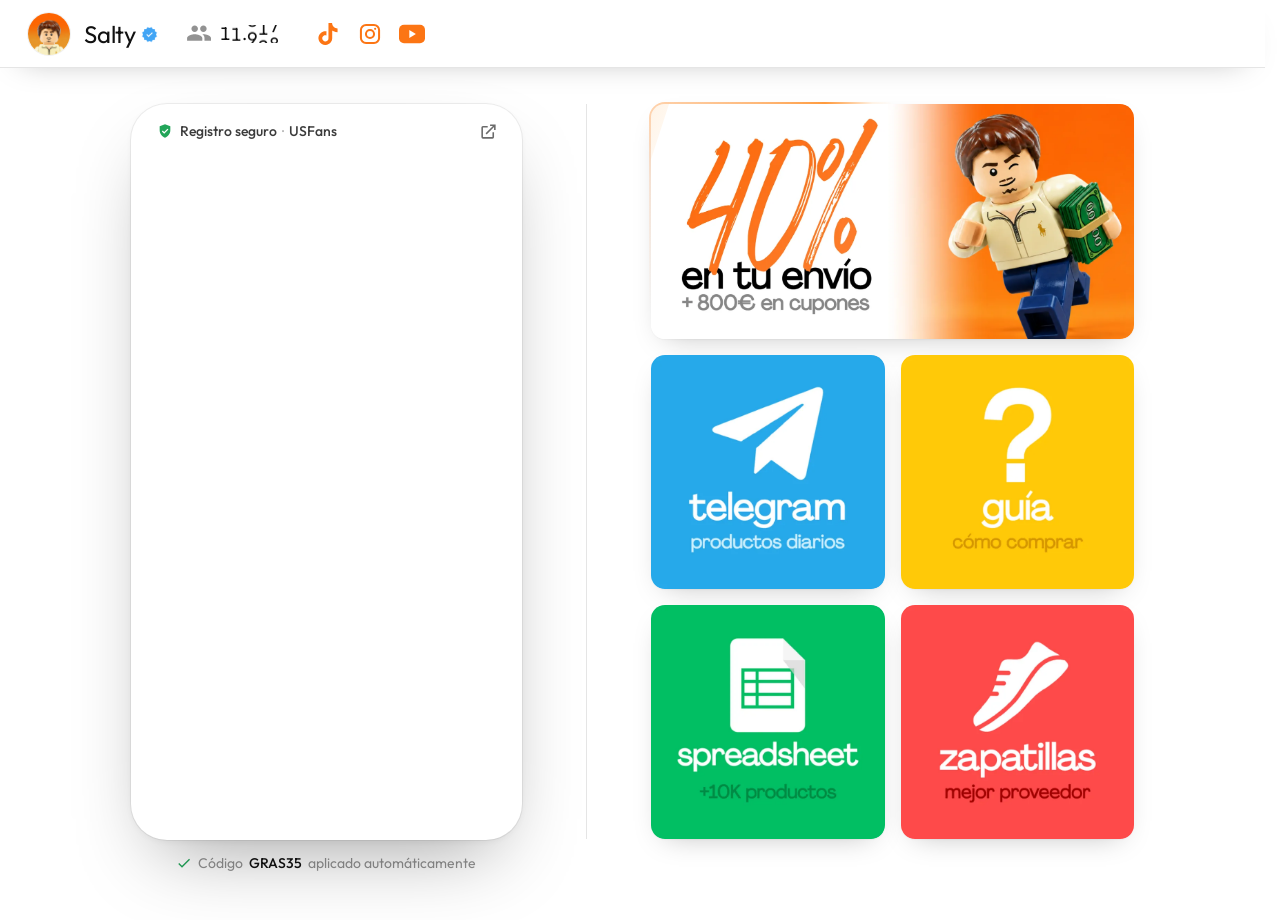
==== commit 93cb7d64: "Quitar la tarjeta 'Continúa donde lo dejaste' Co-Authored-By: Claude Opus 5.5 <noreply@anthropic.com" ====
--- a/index.html
+++ b/index.html
@@ -178,18 +178,6 @@
     </svg>
   </div>
 
-  <!-- ── Llegada desde TikTok: abrir lo que se pulsó, con un toque ── -->
-  <div class="resume" id="resume" role="dialog" aria-labelledby="resume-title" aria-hidden="true">
-    <p class="resume__title" id="resume-title">Continúa donde lo dejaste</p>
-    <button class="resume__close" type="button" aria-label="Cerrar" data-resume-close>
-      <svg viewBox="0 0 24 24" aria-hidden="true"><path d="M18.3 5.7 12 12l6.3 6.3-1.4 1.4L10.6 13.4 4.3 19.7l-1.4-1.4L9.2 12 2.9 5.7l1.4-1.4 6.3 6.3 6.3-6.3z" transform="translate(1 0)"/></svg>
-    </button>
-    <button class="resume__open" type="button" id="resume-open">
-      <span>Abrir <span id="resume-label"></span></span>
-      <svg viewBox="0 0 24 24" aria-hidden="true"><path d="M14 3h7v7h-2V6.4l-9.3 9.3-1.4-1.4L17.6 5H14V3zM5 5h6v2H5v12h12v-6h2v6a2 2 0 0 1-2 2H5a2 2 0 0 1-2-2V7a2 2 0 0 1 2-2z"/></svg>
-    </button>
-  </div>
-
   <script src="chats/links.js" defer></script>
   <script src="js/app.js" defer></script>
 </body>
--- a/css/styles.css
+++ b/css/styles.css
@@ -773,86 +773,6 @@
 @keyframes arrows-bob {
   0%, 100% { transform: translateY(0); }
   45%      { transform: translateY(-8px); }
-}
-
-/* ── Llegada desde TikTok: "Continúa donde lo dejaste" ─── */
-
-.resume {
-  position: fixed;
-  z-index: 110;
-  left: 50%;
-  bottom: calc(16px + env(safe-area-inset-bottom));
-  display: grid;
-  grid-template-columns: 1fr auto;
-  align-items: center;
-  gap: 10px 8px;
-  width: min(calc(100% - 2 * var(--gutter)), 420px);
-  padding: 14px 12px 16px 20px;
-  border-radius: 24px;
-  background: #5c5c5c;
-  color: #fff;
-  box-shadow: 0 24px 60px -18px rgb(0 0 0 / 0.55), 0 0 0 1px rgb(255 255 255 / 0.06);
-  visibility: hidden;
-  opacity: 0;
-  transform: translate(-50%, calc(100% + 40px));
-  transition: transform 0.3s ease-in, opacity 0.2s ease-in, visibility 0s linear 0.3s;
-}
-
-.resume.is-open {
-  visibility: visible;
-  opacity: 1;
-  transform: translate(-50%, 0);
-  transition: transform 0.6s cubic-bezier(0.34, 1.4, 0.64, 1), opacity 0.25s ease-out, visibility 0s;
-}
-
-.resume__title {
-  margin: 0;
-  font-size: 15px;
-  color: rgb(255 255 255 / 0.85);
-}
-
-.resume__close {
-  display: grid;
-  place-items: center;
-  width: 36px;
-  height: 36px;
-  padding: 0;
-  border: 0;
-  border-radius: 50%;
-  background: rgb(255 255 255 / 0.1);
-  color: #fff;
-  cursor: pointer;
-}
-
-.resume__close svg { width: 16px; height: 16px; fill: currentColor; }
-
-.resume__open {
-  grid-column: 1 / -1;
-  display: flex;
-  align-items: center;
-  justify-content: center;
-  gap: 8px;
-  margin-right: 8px;
-  padding: 15px 16px;
-  border: 0;
-  border-radius: 18px;
-  background: var(--orange);
-  color: #fff;
-  font: inherit;
-  font-size: 18px;
-  cursor: pointer;
-  box-shadow: 0 10px 24px -12px rgb(252 117 20 / 0.8);
-  animation: resume-pulse 2s ease-in-out 0.9s infinite;
-  transition: transform 0.15s var(--ease-out);
-}
-
-.resume__open svg { width: 18px; height: 18px; fill: currentColor; }
-.resume__open:active { transform: scale(0.97); }
-
-/* Pulso suave para llamar la atención sobre el botón */
-@keyframes resume-pulse {
-  0%, 100% { box-shadow: 0 10px 24px -12px rgb(252 117 20 / 0.8), 0 0 0 0 rgb(252 117 20 / 0.5); }
-  50%      { box-shadow: 0 10px 24px -12px rgb(252 117 20 / 0.8), 0 0 0 8px rgb(252 117 20 / 0); }
 }
 
 /* ── Versión de ordenador ─────────────────────────────── */
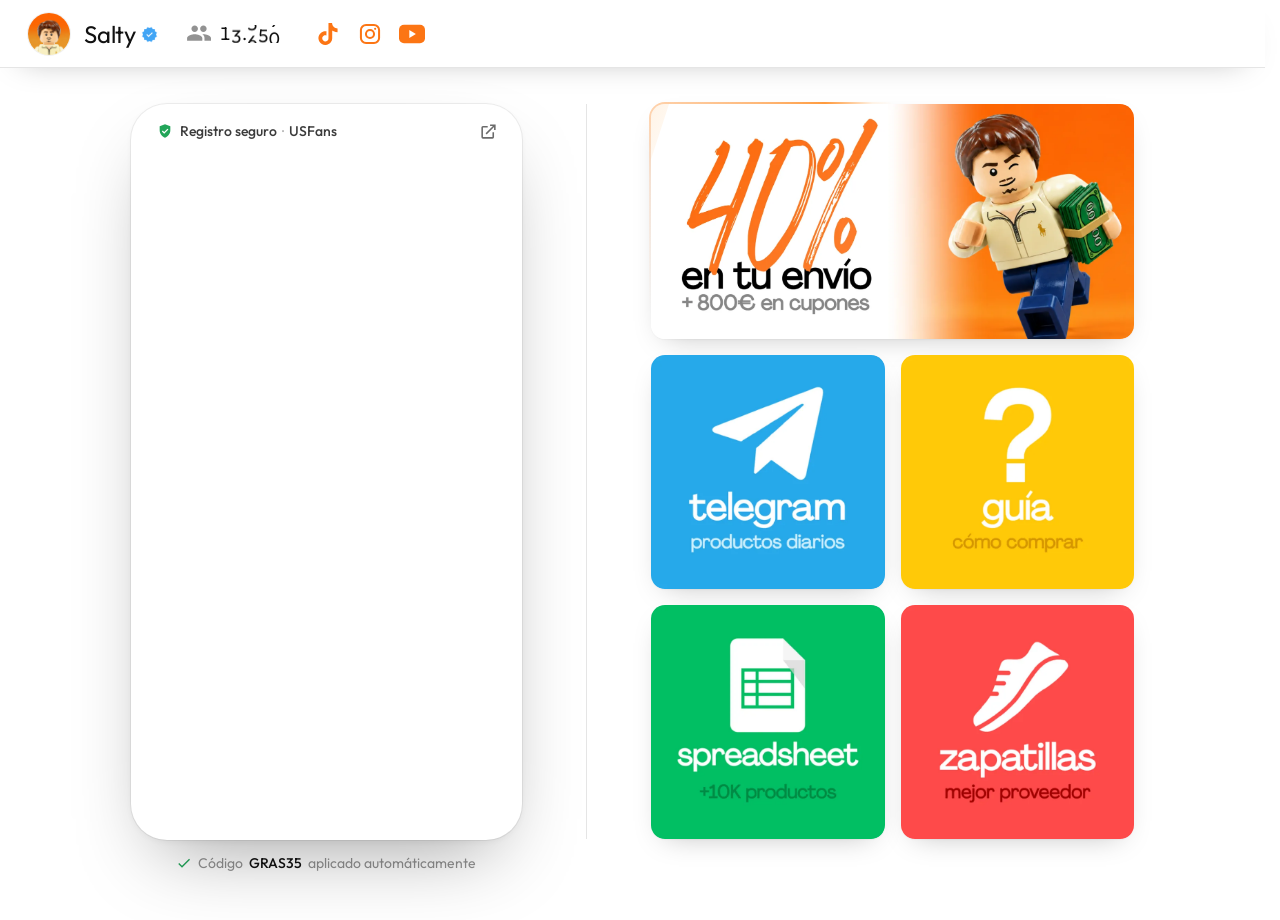
==== commit caa755ad: "Título para Google: USFans | Productos, Spreadsheets, QC Co-Authored-By: Claude Opus 5.5 <noreply@an" ====
--- a/index.html
+++ b/index.html
@@ -3,7 +3,7 @@
 <head>
   <meta charset="utf-8">
   <meta name="viewport" content="width=device-width, initial-scale=1, viewport-fit=cover">
-  <title>Salty · Mercado Chino</title>
+  <title>USFans | Productos, Spreadsheets, QC</title>
   <meta name="description" content="40% de descuento en tu envío y +800€ en cupones. Telegram, guía de compra, spreadsheet con +10K productos y el mejor proveedor de zapatillas.">
   <meta name="theme-color" content="#ffffff" media="(prefers-color-scheme: light)">
   <meta name="theme-color" content="#2e2d2d" media="(prefers-color-scheme: dark)">
@@ -13,7 +13,7 @@
   <link rel="canonical" href="https://saltychina.com/">
   <meta property="og:type" content="website">
   <meta property="og:url" content="https://saltychina.com/">
-  <meta property="og:title" content="Salty · Mercado Chino">
+  <meta property="og:title" content="USFans | Productos, Spreadsheets, QC">
   <meta property="og:description" content="40% en tu envío + 800€ en cupones">
   <meta property="og:image" content="https://saltychina.com/img/cupon.webp">
   <meta name="twitter:card" content="summary_large_image">
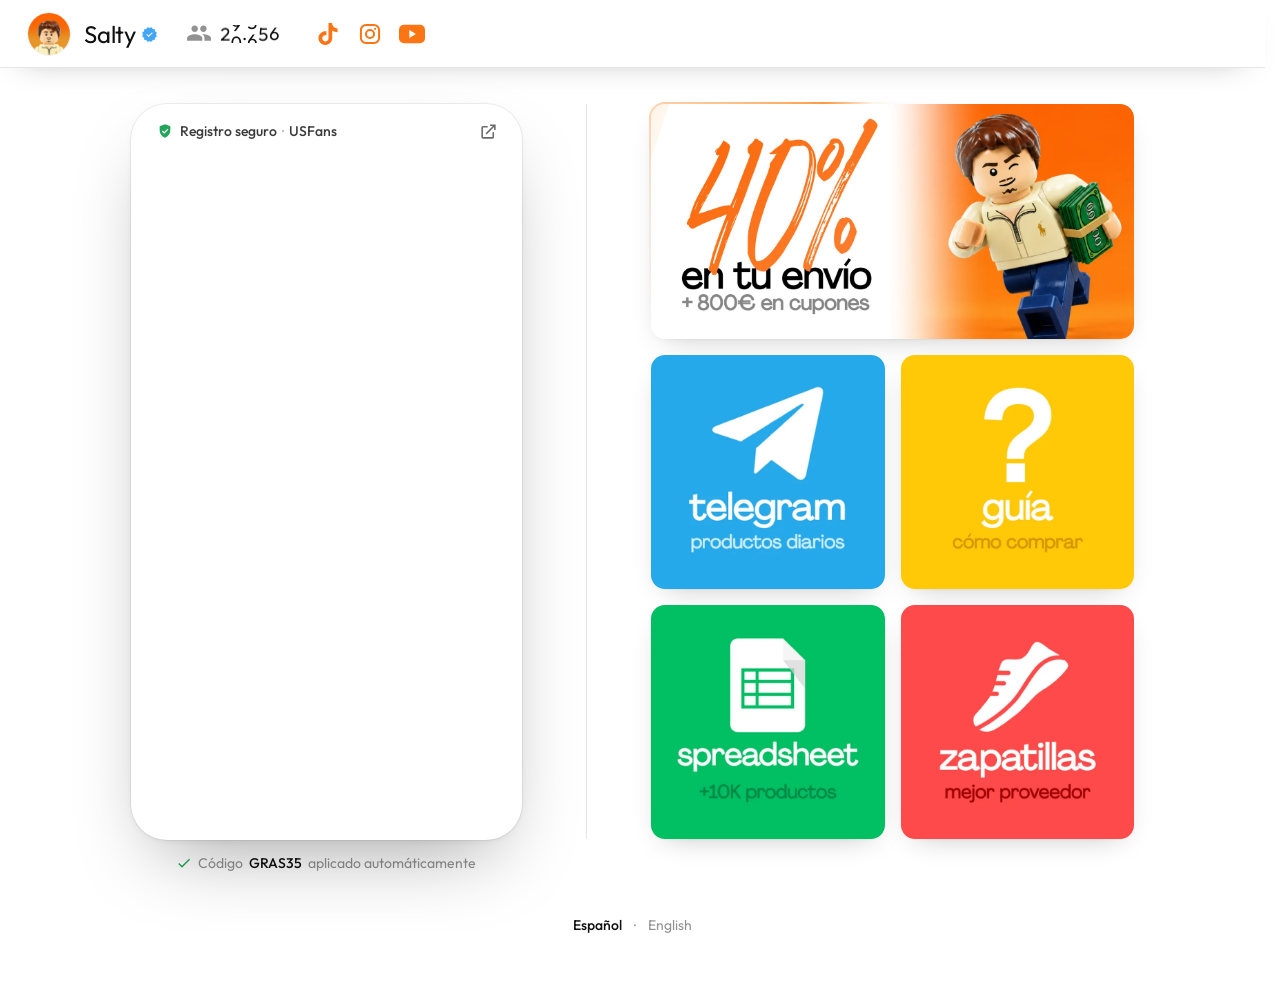
==== commit fa4fd1ea: "Versión en inglés (/en/) con selector de idioma Co-Authored-By: Claude Opus 5.5 <noreply@anthropic.c" ====
--- a/index.html
+++ b/index.html
@@ -11,6 +11,9 @@
 
   <!-- Vista previa al compartir el enlace (WhatsApp, Instagram, etc.) -->
   <link rel="canonical" href="https://saltychina.com/">
+  <link rel="alternate" hreflang="es" href="https://saltychina.com/">
+  <link rel="alternate" hreflang="en" href="https://saltychina.com/en/">
+  <link rel="alternate" hreflang="x-default" href="https://saltychina.com/">
   <meta property="og:type" content="website">
   <meta property="og:url" content="https://saltychina.com/">
   <meta property="og:title" content="USFans | Productos, Spreadsheets, QC">
@@ -128,6 +131,12 @@
         </a>
       </section>
     </div>
+    <!-- ── Selector de idioma ─────────────────────────────── -->
+    <nav class="lang" aria-label="Idioma">
+      <a href="./" hreflang="es" lang="es" aria-current="page">Español</a>
+      <span aria-hidden="true">·</span>
+      <a href="en/" hreflang="en" lang="en">English</a>
+    </nav>
   </main>
 
   <!-- ── Ventana superpuesta con el registro de USFans ───── -->
--- a/css/styles.css
+++ b/css/styles.css
@@ -584,6 +584,30 @@
   html.sheet-open .page { transform: scale(0.97); }
 }
 
+/* ── Selector de idioma (discreto, al final) ──────────── */
+
+.lang {
+  display: flex;
+  justify-content: center;
+  align-items: center;
+  gap: 6px;
+  margin-top: clamp(24px, 7vw, 36px);
+  font-size: 14px;
+  color: var(--muted);
+}
+
+.lang a {
+  padding: 8px 6px;
+  border-radius: 8px;
+  transition: color 0.2s;
+}
+
+.lang a[aria-current="page"] { color: var(--ink); font-weight: 500; }
+
+@media (hover: hover) {
+  .lang a:hover { color: var(--ink); }
+}
+
 /* ── TikTok: sugerencia de abrir en el navegador ──────── */
 
 .suggest {
@@ -803,10 +827,11 @@
     padding: 0 0 48px;
     display: grid;
     grid-template-columns: 1fr auto auto 1fr;
-    grid-template-rows: auto 1fr;
+    grid-template-rows: auto 1fr auto;
     grid-template-areas:
       "bar bar  bar  bar"
-      ".   desk side .";
+      ".   desk side ."
+      ".   lang lang .";
     row-gap: clamp(28px, 4vh, 48px);
   }
 
@@ -952,6 +977,8 @@
   .promo { margin-bottom: var(--gap); }
   .promo { cursor: pointer; }
 
+  .lang { grid-area: lang; margin-top: 0; }
+
   /* Entrada escalonada adaptada */
   .js .desk { animation: rise 0.7s var(--ease-out) 0.05s both; }
 
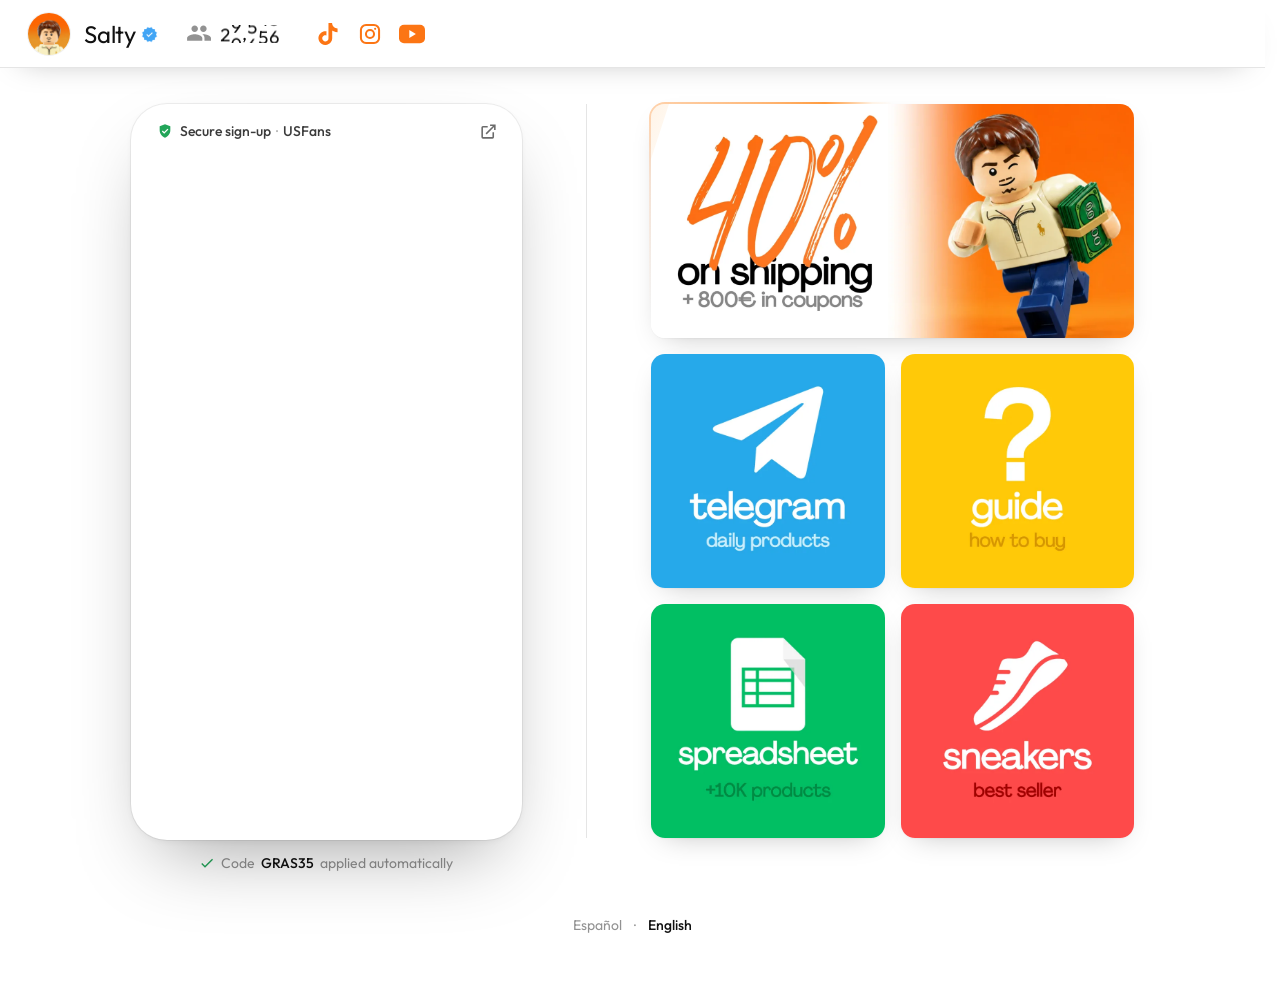
==== commit 4f0048e4: "Redirigir a /en/ si el navegador no está en español; recordar la elección del selector Co-Authored-B" ====
--- a/index.html
+++ b/index.html
@@ -40,6 +40,18 @@
        data-domains evita contar las pruebas en local. -->
   <script async id="umami-script" src="https://cloud.umami.is/script.js" data-website-id="d85f7cbf-d246-4f98-a8bc-3f9cb7958729" data-domains="saltychina.com"></script>
   <script>
+    // Navegador en un idioma que no es español (cualquier variante: es-ES, es-MX…)
+    // → versión en inglés. Si el usuario elige idioma en el selector, se respeta.
+    (function () {
+      try {
+        var pref = localStorage.getItem('salty:lang');
+        var lang = (navigator.languages && navigator.languages[0]) || navigator.language || '';
+        var bot = /bot|crawl|spider|slurp|facebookexternalhit|preview/i.test(navigator.userAgent);
+        if (!bot && pref !== 'es' && (pref === 'en' || !/^es(-|_|$)/i.test(lang))) {
+          location.replace('en/' + location.search + location.hash);
+        }
+      } catch (e) {}
+    })();
     document.documentElement.classList.add('js');
     // Navegador interno de TikTok: algunos botones sugieren abrir en el navegador.
     // Para probarlo en un ordenador, añade ?tiktok a la URL.
@@ -133,9 +145,9 @@
     </div>
     <!-- ── Selector de idioma ─────────────────────────────── -->
     <nav class="lang" aria-label="Idioma">
-      <a href="./" hreflang="es" lang="es" aria-current="page">Español</a>
+      <a href="./" hreflang="es" lang="es" aria-current="page" data-lang="es">Español</a>
       <span aria-hidden="true">·</span>
-      <a href="en/" hreflang="en" lang="en">English</a>
+      <a href="en/" hreflang="en" lang="en" data-lang="en">English</a>
     </nav>
   </main>
 
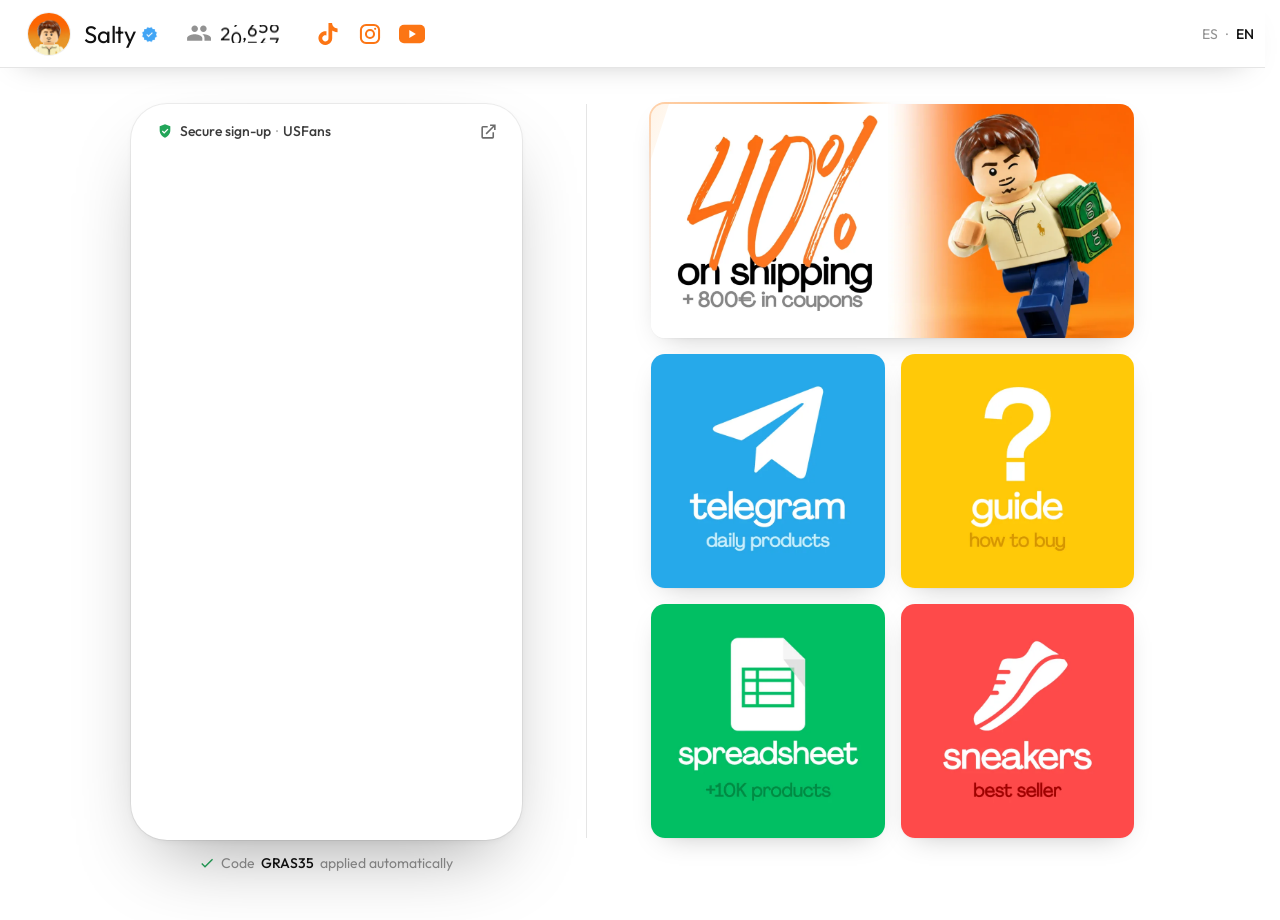
==== commit 0e2e382f: "Idioma: comprobar toda la lista de idiomas del navegador; selector arriba a la derecha Co-Authored-B" ====
--- a/index.html
+++ b/index.html
@@ -45,9 +45,12 @@
     (function () {
       try {
         var pref = localStorage.getItem('salty:lang');
-        var lang = (navigator.languages && navigator.languages[0]) || navigator.language || '';
+        // Chrome puede tener el inglés primero aunque el usuario hable español:
+        // basta con que el español aparezca en su lista de idiomas
+        var langs = navigator.languages && navigator.languages.length ? navigator.languages : [navigator.language || ''];
+        var spanish = Array.prototype.some.call(langs, function (l) { return /^es(-|_|$)/i.test(l); });
         var bot = /bot|crawl|spider|slurp|facebookexternalhit|preview/i.test(navigator.userAgent);
-        if (!bot && pref !== 'es' && (pref === 'en' || !/^es(-|_|$)/i.test(lang))) {
+        if (!bot && pref !== 'es' && (pref === 'en' || !spanish)) {
           location.replace('en/' + location.search + location.hash);
         }
       } catch (e) {}
@@ -143,11 +146,11 @@
         </a>
       </section>
     </div>
-    <!-- ── Selector de idioma ─────────────────────────────── -->
+    <!-- ── Selector de idioma (arriba a la derecha) ──────── -->
     <nav class="lang" aria-label="Idioma">
-      <a href="./" hreflang="es" lang="es" aria-current="page" data-lang="es">Español</a>
+      <a href="./" hreflang="es" lang="es" aria-current="page" data-lang="es" aria-label="Español">ES</a>
       <span aria-hidden="true">·</span>
-      <a href="en/" hreflang="en" lang="en" data-lang="en">English</a>
+      <a href="en/" hreflang="en" lang="en" data-lang="en" aria-label="English">EN</a>
     </nav>
   </main>
 
--- a/css/styles.css
+++ b/css/styles.css
@@ -584,15 +584,17 @@
   html.sheet-open .page { transform: scale(0.97); }
 }
 
-/* ── Selector de idioma (discreto, al final) ──────────── */
+/* ── Selector de idioma (discreto, arriba a la derecha) ── */
 
 .lang {
+  position: absolute;
+  z-index: 25;
+  top: calc(10px + env(safe-area-inset-top));
+  right: calc(10px + env(safe-area-inset-right));
   display: flex;
-  justify-content: center;
   align-items: center;
-  gap: 6px;
-  margin-top: clamp(24px, 7vw, 36px);
-  font-size: 14px;
+  gap: 2px;
+  font-size: 13px;
   color: var(--muted);
 }
 
@@ -827,11 +829,10 @@
     padding: 0 0 48px;
     display: grid;
     grid-template-columns: 1fr auto auto 1fr;
-    grid-template-rows: auto 1fr auto;
+    grid-template-rows: auto 1fr;
     grid-template-areas:
       "bar bar  bar  bar"
-      ".   desk side ."
-      ".   lang lang .";
+      ".   desk side .";
     row-gap: clamp(28px, 4vh, 48px);
   }
 
@@ -977,7 +978,8 @@
   .promo { margin-bottom: var(--gap); }
   .promo { cursor: pointer; }
 
-  .lang { grid-area: lang; margin-top: 0; }
+  /* En ordenador, dentro de la barra superior fija */
+  .lang { position: fixed; top: 0; height: var(--bar-h); right: max(20px, env(safe-area-inset-right)); font-size: 14px; }
 
   /* Entrada escalonada adaptada */
   .js .desk { animation: rise 0.7s var(--ease-out) 0.05s both; }
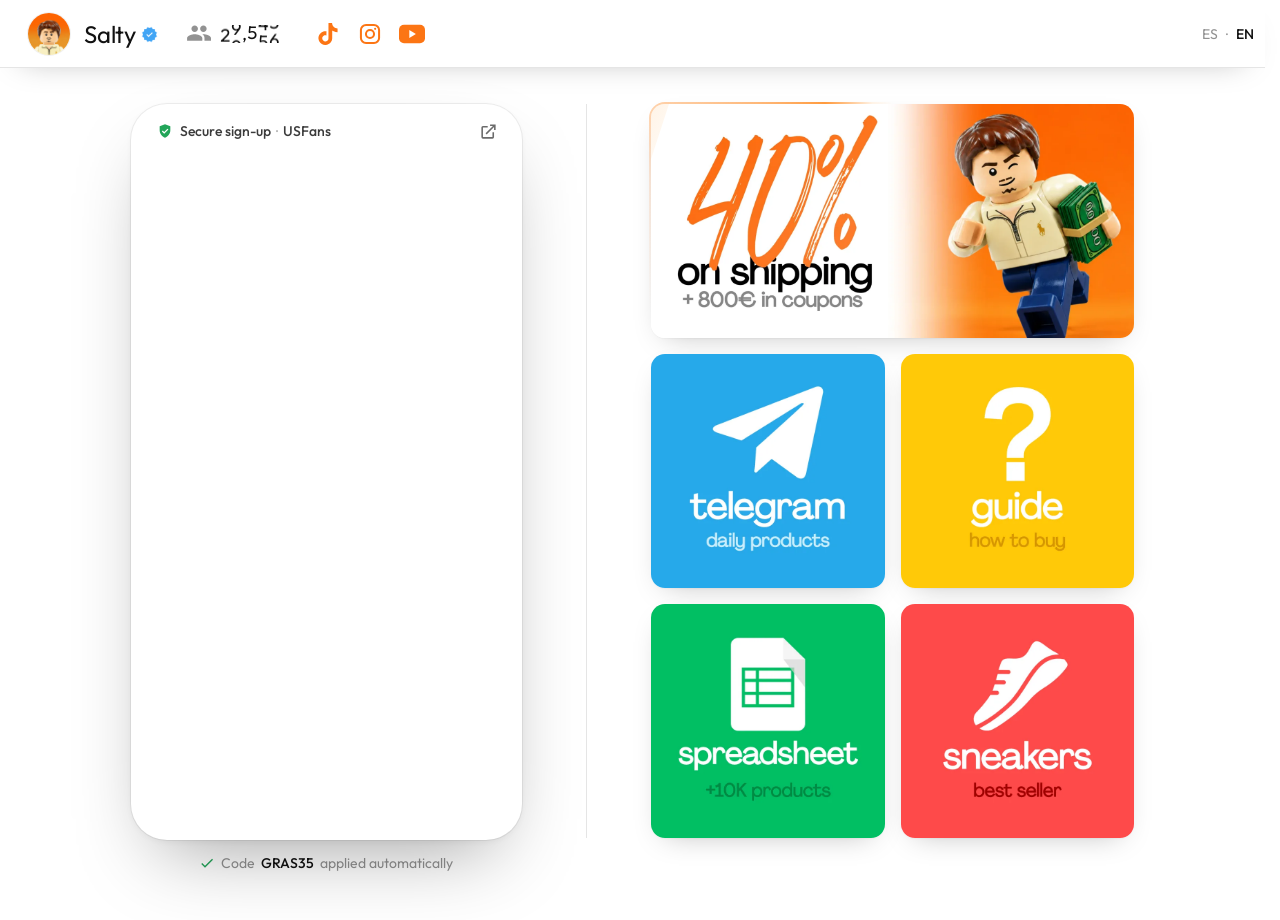
==== commit 6b14812e: "Idioma: elección del selector independiente de la caché y detección del idioma de Chrome Co-Authored" ====
--- a/index.html
+++ b/index.html
@@ -44,11 +44,18 @@
     // → versión en inglés. Si el usuario elige idioma en el selector, se respeta.
     (function () {
       try {
+        // ?lang=es / ?lang=en (lo pone el selector): guarda la elección y limpia la URL
+        var m = location.search.match(/[?&]lang=(es|en)/);
+        if (m) {
+          localStorage.setItem('salty:lang', m[1]);
+          history.replaceState(null, '', location.pathname + location.search.replace(/[?&]lang=(es|en)/, '').replace(/^&/, '?') + location.hash);
+        }
         var pref = localStorage.getItem('salty:lang');
-        // Chrome puede tener el inglés primero aunque el usuario hable español:
-        // basta con que el español aparezca en su lista de idiomas
-        var langs = navigator.languages && navigator.languages.length ? navigator.languages : [navigator.language || ''];
-        var spanish = Array.prototype.some.call(langs, function (l) { return /^es(-|_|$)/i.test(l); });
+        // Español si aparece en la lista de idiomas del navegador o es el idioma de Chrome
+        var langs = Array.prototype.slice.call(navigator.languages || []);
+        langs.push(navigator.language || '');
+        try { langs.push(Intl.DateTimeFormat().resolvedOptions().locale); } catch (e) {}
+        var spanish = langs.some(function (l) { return /^es(-|_|$)/i.test(l || ''); });
         var bot = /bot|crawl|spider|slurp|facebookexternalhit|preview/i.test(navigator.userAgent);
         if (!bot && pref !== 'es' && (pref === 'en' || !spanish)) {
           location.replace('en/' + location.search + location.hash);
@@ -150,7 +157,7 @@
     <nav class="lang" aria-label="Idioma">
       <a href="./" hreflang="es" lang="es" aria-current="page" data-lang="es" aria-label="Español">ES</a>
       <span aria-hidden="true">·</span>
-      <a href="en/" hreflang="en" lang="en" data-lang="en" aria-label="English">EN</a>
+      <a href="en/?lang=en" hreflang="en" lang="en" data-lang="en" aria-label="English">EN</a>
     </nav>
   </main>
 
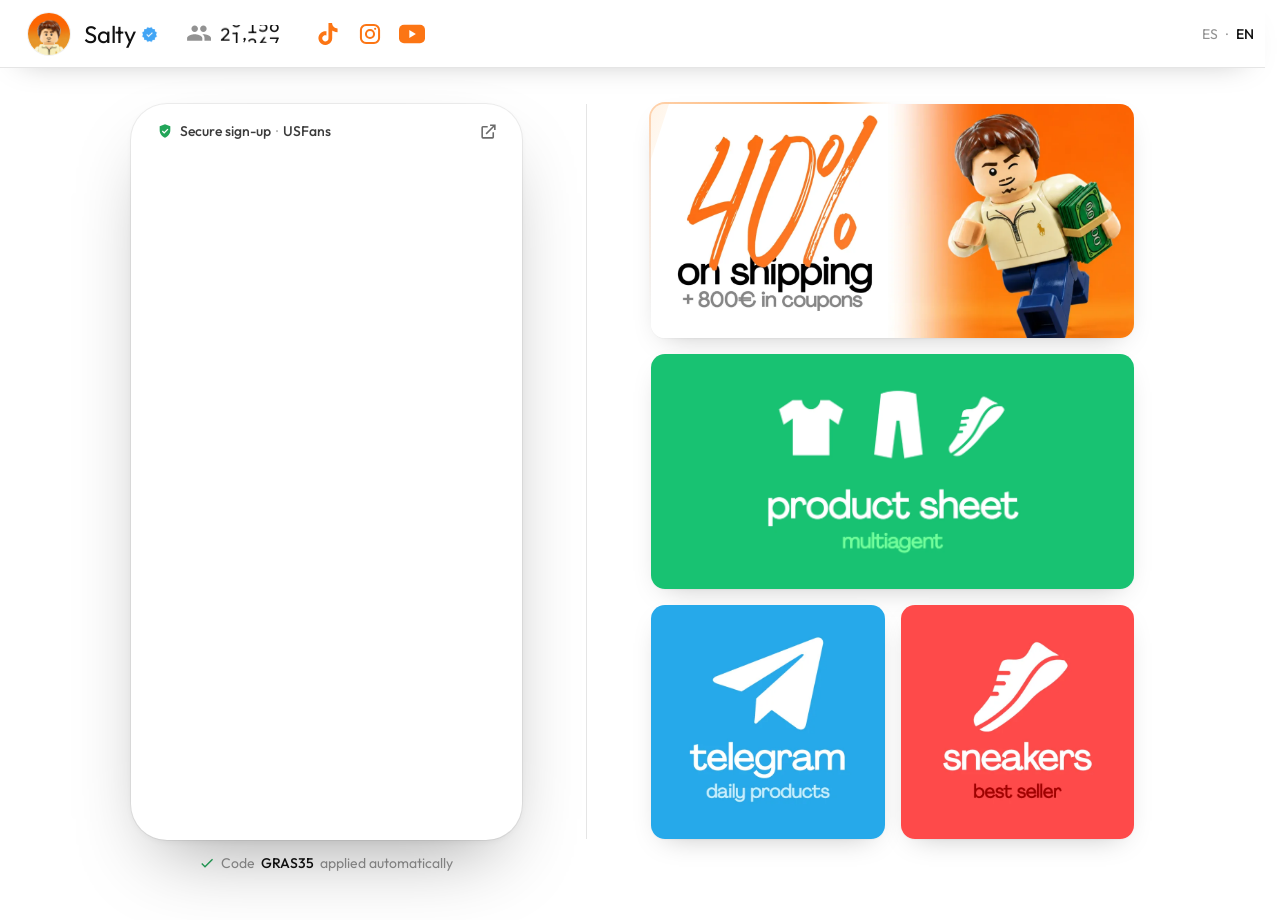
==== commit 3567209b: "Volver al aviso inicial para abrir en el navegador (TikTok e Instagram) en lugar de la ventana al pu" ====
--- a/index.html
+++ b/index.html
@@ -63,9 +63,9 @@
       } catch (e) {}
     })();
     document.documentElement.classList.add('js');
-    // Navegador interno de TikTok: algunos botones sugieren abrir en el navegador.
+    // Navegador interno de TikTok o Instagram: se pide abrir la web en el navegador.
     // Para probarlo en un ordenador, añade ?tiktok a la URL.
-    if (/musical_ly|bytedancewebview|tiktok|trill_/i.test(navigator.userAgent) || /[?&]tiktok/.test(location.search)) {
+    if (/musical_ly|bytedancewebview|tiktok|trill_|instagram/i.test(navigator.userAgent) || /[?&](tiktok|instagram)/.test(location.search)) {
       document.documentElement.classList.add('in-tiktok');
     }
   </script>
@@ -126,6 +126,23 @@
     </section>
 
     <div class="side">
+      <!-- ── Aviso para el navegador interno de TikTok / Instagram ── -->
+      <section class="inapp" aria-labelledby="inapp-title">
+        <svg class="inapp__lock" viewBox="0 0 48 64" aria-hidden="true"><path d="M10 26V17a14 14 0 0 1 28 0v9h-6v-9a8 8 0 0 0-16 0v9z"/><path fill-rule="evenodd" d="M4 26h40a2 2 0 0 1 2 2v32a2 2 0 0 1-2 2H4a2 2 0 0 1-2-2V28a2 2 0 0 1 2-2zm20 13a5 5 0 0 0-2.5 9.33V54a2.5 2.5 0 0 0 5 0v-5.67A5 5 0 0 0 24 39z"/></svg>
+        <h2 class="inapp__title" id="inapp-title">Abre desde el navegador</h2>
+        <ol class="inapp__steps">
+          <li><span class="inapp__num" aria-hidden="true">1</span><span>Haz clic en <span class="inapp__dots" role="img" aria-label="los tres puntos"><i></i><i></i><i></i></span> en la esquina superior derecha</span></li>
+          <li><span class="inapp__num" aria-hidden="true">2</span><span>Luego <strong>“Abrir en el navegador”</strong></span></li>
+        </ol>
+      </section>
+
+      <!-- Flechas animadas que señalan el menú ··· de la app -->
+      <svg class="inapp-arrows" viewBox="0 0 56 160" aria-hidden="true">
+        <path class="inapp-arrows__a1" d="M28 0 56 54Q28 42 0 54Z"/>
+        <path class="inapp-arrows__a2" d="M28 53 56 107Q28 95 0 107Z"/>
+        <path class="inapp-arrows__a3" d="M28 106 56 160Q28 148 0 160Z"/>
+      </svg>
+
       <!-- ── Cupón principal (abre la ventana de registro) ──── -->
       <a class="promo" id="promo"
          href="https://www.usfans.com/register?ref=GRAS35"
@@ -139,16 +156,16 @@
       <!-- ── Enlaces ───────────────────────────────────────── -->
       <section class="grid" aria-label="Enlaces">
         <!-- Misma pestaña a propósito: el móvil abre la app de Telegram y la web se queda aquí -->
-        <a class="tile" id="tile-chats" href="chats/" data-track="telegram" data-suggest>
+        <a class="tile" id="tile-chats" href="chats/" data-track="telegram">
           <img src="img/telegram.webp" width="640" height="639" alt="Telegram: productos diarios" loading="lazy" decoding="async">
         </a>
-        <a class="tile" href="https://drive.google.com/file/d/1kQzCQSVwv_CeuGbwsSFfTn5j45NPnd0T/view?usp=sharing" target="_blank" rel="noopener" data-track="guia" data-suggest>
+        <a class="tile" href="https://drive.google.com/file/d/1kQzCQSVwv_CeuGbwsSFfTn5j45NPnd0T/view?usp=sharing" target="_blank" rel="noopener" data-track="guia">
           <img src="img/guia.webp" width="640" height="639" alt="Guía: cómo comprar" loading="lazy" decoding="async">
         </a>
-        <a class="tile" href="https://docs.google.com/spreadsheets/d/1AaeeQNl37wGg2_ieCViQ0rrVP7eCFcYuLlr45FV4uW0/edit?usp=sharing" target="_blank" rel="noopener" data-track="spreadsheet" data-suggest>
+        <a class="tile" href="https://docs.google.com/spreadsheets/d/1AaeeQNl37wGg2_ieCViQ0rrVP7eCFcYuLlr45FV4uW0/edit?usp=sharing" target="_blank" rel="noopener" data-track="spreadsheet">
           <img src="img/spreadsheet.webp" width="640" height="639" alt="Spreadsheet: más de 10K productos" loading="lazy" decoding="async">
         </a>
-        <a class="tile" href="https://doppel.fit/@salty/best-shoes-sneakers-budget" target="_blank" rel="noopener" data-track="zapatillas" data-suggest>
+        <a class="tile" href="https://doppel.fit/@salty/best-shoes-sneakers-budget" target="_blank" rel="noopener" data-track="zapatillas">
           <img src="img/zapatillas.webp" width="640" height="639" alt="Zapatillas: mejor proveedor" loading="lazy" decoding="async">
         </a>
       </section>
@@ -184,30 +201,6 @@
     </div>
   </div>
 
-  <!-- ── TikTok: sugerencia de abrir en el navegador ────── -->
-  <div class="suggest" id="suggest" role="dialog" aria-modal="true" aria-labelledby="suggest-title" aria-hidden="true">
-    <div class="suggest__backdrop" data-suggest-close></div>
-    <div class="suggest__card">
-      <svg class="suggest__globe" viewBox="0 0 24 24" aria-hidden="true"><circle cx="12" cy="12" r="10"/><ellipse cx="12" cy="12" rx="4.6" ry="10"/><path d="M12 2v20M3.4 8.2h17.2M3.4 15.8h17.2"/></svg>
-      <h2 class="suggest__title" id="suggest-title">Se recomienda <span>abrir desde el navegador</span></h2>
-      <p class="suggest__note">*Algunos enlaces podrían no funcionar en TikTok*</p>
-      <ol class="inapp__steps">
-        <li><span class="inapp__num" aria-hidden="true">1</span><span>Haz clic en <span class="inapp__dots" role="img" aria-label="los tres puntos"><i></i><i></i><i></i></span> en la esquina superior derecha</span></li>
-        <li><span class="inapp__num" aria-hidden="true">2</span><span>Luego <strong>“Abrir en el navegador”</strong></span></li>
-      </ol>
-      <button class="suggest__continue" type="button" id="suggest-continue">
-        Continuar en TikTok
-        <small>(no recomendado)</small>
-      </button>
-    </div>
-
-    <!-- Flechas animadas que señalan el menú ··· de TikTok -->
-    <svg class="inapp-arrows" viewBox="0 0 56 160" aria-hidden="true">
-      <path class="inapp-arrows__a1" d="M28 0 56 54Q28 42 0 54Z"/>
-      <path class="inapp-arrows__a2" d="M28 53 56 107Q28 95 0 107Z"/>
-      <path class="inapp-arrows__a3" d="M28 106 56 160Q28 148 0 160Z"/>
-    </svg>
-  </div>
 
   <script src="chats/links.js" defer></script>
   <script src="js/app.js" defer></script>
--- a/css/styles.css
+++ b/css/styles.css
@@ -1,1013 +1,956 @@
-/* ==========================================================================
-   Salty · link in bio
-   ========================================================================== */
-
-/* Si tienes la licencia de Agrandir (la fuente de tu diseño), copia el
-   archivo a /fonts y descomenta este bloque. Mientras, se usa Outfit.
-
-@font-face {
-  font-family: "Agrandir";
-  src: url("../fonts/Agrandir-Regular.woff2") format("woff2");
-  font-weight: 400;
-  font-display: swap;
-}
-*/
-
-:root {
-  /* Marca */
-  --orange: #fc7514;
-  --ink: #111111;
-  --muted: #929292;
-  --bg: #ffffff;
-  --social: var(--orange);      /* iconos TikTok / Instagram / YouTube */
-  --yt-play: #ffffff;           /* triángulo del icono de YouTube */
-  --avatar-ring: rgb(0 0 0 / 0.06);
-  --line: rgb(0 0 0 / 0.1);       /* separadores (versión de ordenador) */
-
-  /* Superficie y forma */
-  --radius: 14px;
-  --gap: clamp(14px, 4.2vw, 20px);
-  --gutter: clamp(16px, 5.5vw, 28px);
-  --shadow: 0 1px 2px rgb(0 0 0 / 0.04), 0 10px 28px -14px rgb(0 0 0 / 0.28);
-  --shadow-hover: 0 2px 4px rgb(0 0 0 / 0.05), 0 18px 36px -16px rgb(0 0 0 / 0.32);
-  --social-hover: rgb(252 117 20 / 0.08);
-
-  /* Movimiento */
-  --ease-out: cubic-bezier(0.22, 1, 0.36, 1);
-  --ease-sheet: cubic-bezier(0.32, 0.72, 0, 1); /* curva de las hojas de iOS */
-
-  --font: "Agrandir", "Outfit", system-ui, -apple-system, "Segoe UI", Roboto, sans-serif;
-}
-
-/* Tema oscuro: se activa solo si el móvil/ordenador del usuario está en modo oscuro */
-@media (prefers-color-scheme: dark) {
-  :root {
-    --bg: #2e2d2d;
-    --ink: #ffffff;
-    --muted: #c9c9c9;
-    --social: #f2f2f2;
-    --yt-play: #2e2d2d;
-    --avatar-ring: rgb(255 255 255 / 0.1);
-    --line: rgb(255 255 255 / 0.12);
-    --social-hover: rgb(255 255 255 / 0.08);
-    --shadow: 0 1px 2px rgb(0 0 0 / 0.2), 0 12px 30px -14px rgb(0 0 0 / 0.6);
-    --shadow-hover: 0 2px 4px rgb(0 0 0 / 0.25), 0 20px 38px -16px rgb(0 0 0 / 0.7);
-  }
-}
-
-*,
-*::before,
-*::after { box-sizing: border-box; }
-
-html {
-  scrollbar-gutter: stable; /* evita el salto al bloquear el scroll */
-  -webkit-text-size-adjust: 100%;
-  text-size-adjust: 100%;
-  background: var(--bg);
-}
-
-body {
-  margin: 0;
-  min-height: 100dvh;
-  background: var(--bg);
-  color: var(--ink);
-  font-family: var(--font);
-  -webkit-font-smoothing: antialiased;
-  -webkit-tap-highlight-color: transparent;
-  overflow-x: hidden;
-}
-
-img,
-svg { display: block; max-width: 100%; }
-
-a { color: inherit; text-decoration: none; }
-
-:focus-visible {
-  outline: 3px solid var(--orange);
-  outline-offset: 3px;
-}
-
-/* ── Página ───────────────────────────────────────────── */
-
-.page {
-  width: 100%;
-  max-width: 480px;
-  margin: 0 auto;
-  padding:
-    calc(clamp(36px, 11vw, 64px) + env(safe-area-inset-top))
-    calc(var(--gutter) + env(safe-area-inset-right))
-    calc(48px + env(safe-area-inset-bottom))
-    calc(var(--gutter) + env(safe-area-inset-left));
-  transform-origin: 50% 0;
-  transition: transform 0.5s var(--ease-sheet), filter 0.5s var(--ease-sheet);
-}
-
-/* ── Perfil ───────────────────────────────────────────── */
-
-.profile {
-  display: flex;
-  align-items: center;
-  justify-content: center;
-  gap: clamp(18px, 7vw, 32px);
-  margin-bottom: clamp(26px, 8vw, 36px);
-}
-
-.profile__avatar {
-  flex: none;
-  width: clamp(104px, 34vw, 140px);
-  height: auto;
-  aspect-ratio: 1;
-  border-radius: 50%;
-  box-shadow: 0 0 0 1px var(--avatar-ring);
-}
-
-.profile__info {
-  display: grid;
-  gap: clamp(6px, 2vw, 10px);
-  min-width: 0;
-}
-
-.profile__name {
-  display: flex;
-  align-items: center;
-  gap: 6px;
-  margin: 0;
-  font-size: clamp(26px, 8.2vw, 34px);
-  font-weight: 400;
-  line-height: 1;
-  letter-spacing: -0.01em;
-}
-
-.profile__badge {
-  width: 0.72em;
-  height: 0.72em;
-  margin-top: 0.06em;
-}
-
-.profile__followers {
-  display: flex;
-  align-items: center;
-  gap: 10px;
-  margin: 0;
-  font-size: clamp(19px, 6vw, 24px);
-  line-height: 1;
-}
-
-.profile__people {
-  width: 1.45em;
-  height: 1.45em;
-  fill: var(--muted);
-  flex: none;
-}
-
-.profile__social {
-  display: flex;
-  align-items: center;
-  gap: 4px;
-  margin-left: -8px; /* compensa el área táctil para alinear con el texto */
-  color: var(--social);
-}
-
-/* Área táctil de 44px aunque el icono sea más pequeño */
-.profile__social a {
-  display: grid;
-  place-items: center;
-  min-width: 44px;
-  height: 44px;
-  padding: 0 6px;
-  border-radius: 12px;
-  transition: transform 0.2s var(--ease-out), background-color 0.2s;
-}
-
-.profile__social svg {
-  width: 26px;
-  height: 26px;
-  fill: currentColor;
-}
-
-.profile__social svg[fill="none"] { fill: none; } /* iconos de contorno (Instagram) */
-.profile__social a:last-child svg { width: 30px; }
-.profile__social .yt-play { fill: var(--yt-play); }
-
-@media (hover: hover) {
-  .profile__social a:hover { background: var(--social-hover); }
-}
-.profile__social a:active { transform: scale(0.9); }
-
-/* ── Contador (odómetro) ──────────────────────────────── */
-
-.counter {
-  display: inline-flex;
-  font-variant-numeric: tabular-nums;
-  line-height: 1;
-  height: 1em;
-  overflow: hidden;
-}
-
-.counter__col {
-  position: relative;
-  display: block;
-  height: 1em;
-  overflow: hidden;
-}
-
-.counter__strip {
-  display: flex;
-  flex-direction: column;
-  will-change: transform;
-}
-
-.counter__strip > span {
-  display: block;
-  height: 1em;
-  text-align: center;
-}
-
-.counter__sep { display: block; }
-
-/* ── Cupón principal ──────────────────────────────────── */
-
-.promo {
-  position: relative;
-  display: block;
-  isolation: isolate;
-  margin-bottom: var(--gap);
-  border-radius: var(--radius);
-  box-shadow: var(--shadow), 0 0 0 0 rgb(252 117 20 / 0);
-  transition: transform 0.35s var(--ease-out), box-shadow 0.35s var(--ease-out);
-  animation: promo-glow 3.6s ease-in-out infinite;
-}
-
-.promo img {
-  width: 100%;
-  height: auto;
-  border-radius: var(--radius);
-}
-
-/* Contorno de luz que recorre el borde */
-/* Contorno de luz que recorre el borde: un degradado cuadrado que gira por
-   detrás de la tarjeta y asoma 2 px por los lados (funciona en todos los navegadores) */
-.promo__ring {
-  position: absolute;
-  inset: -2px;
-  z-index: -1;
-  overflow: hidden;
-  border-radius: calc(var(--radius) + 2px);
-  pointer-events: none;
-}
-
-.promo__ring::before {
-  content: "";
-  position: absolute;
-  top: 50%;
-  left: 50%;
-  width: 115%;
-  aspect-ratio: 1;
-  background: conic-gradient(
-    transparent 0deg 250deg,
-    rgb(252 117 20 / 0.15) 280deg,
-    #ff9a3d 330deg,
-    #fff3e6 350deg,
-    transparent 360deg
-  );
-  transform: translate(-50%, -50%) rotate(0deg);
-  animation: promo-border 3.6s linear infinite;
-}
-
-/* Reflejo que cruza la tarjeta */
-.promo__shine {
-  position: absolute;
-  inset: 0;
-  overflow: hidden;
-  border-radius: var(--radius);
-  pointer-events: none;
-}
-
-.promo__shine::after {
-  content: "";
-  position: absolute;
-  top: -20%;
-  bottom: -20%;
-  left: 0;
-  width: 38%;
-  background: linear-gradient(
-    100deg,
-    rgb(255 255 255 / 0) 0%,
-    rgb(255 255 255 / 0.15) 35%,
-    rgb(255 255 255 / 0.75) 50%,
-    rgb(255 255 255 / 0.15) 65%,
-    rgb(255 255 255 / 0) 100%
-  );
-  mix-blend-mode: soft-light;
-  transform: translateX(-130%) skewX(-18deg);
-  animation: promo-shine 3.6s var(--ease-out) infinite;
-}
-
-/* Una segunda capa, normal, para que el reflejo se note también en la zona blanca */
-.promo__shine::before {
-  content: "";
-  position: absolute;
-  top: -20%;
-  bottom: -20%;
-  left: 0;
-  width: 14%;
-  background: linear-gradient(100deg, transparent, rgb(255 236 214 / 0.55), transparent);
-  transform: translateX(-130%) skewX(-18deg);
-  animation: promo-shine 3.6s var(--ease-out) infinite;
-  animation-delay: 0.06s;
-}
-
-@keyframes promo-border {
-  to { transform: translate(-50%, -50%) rotate(360deg); }
-}
-
-@keyframes promo-shine {
-  0%   { transform: translateX(-130%) skewX(-18deg); }
-  45%  { transform: translateX(330%) skewX(-18deg); }
-  100% { transform: translateX(330%) skewX(-18deg); }
-}
-
-@keyframes promo-glow {
-  0%, 100% { box-shadow: var(--shadow), 0 0 0 0 rgb(252 117 20 / 0); }
-  50%      { box-shadow: var(--shadow), 0 8px 34px -8px rgb(252 117 20 / 0.45); }
-}
-
-@media (hover: hover) {
-  .promo:hover { transform: translateY(-2px) scale(1.01); }
-}
-.promo:active {
-  transform: scale(0.98);
-  transition-duration: 0.12s;
-}
-
-/* ── Rejilla de enlaces ───────────────────────────────── */
-
-.grid {
-  display: grid;
-  grid-template-columns: repeat(2, minmax(0, 1fr));
-  gap: var(--gap);
-}
-
-.tile {
-  display: block;
-  border-radius: var(--radius);
-  overflow: hidden;
-  box-shadow: var(--shadow);
-  transition: transform 0.35s var(--ease-out), box-shadow 0.35s var(--ease-out);
-}
-
-.tile img {
-  width: 100%;
-  height: auto;
-  aspect-ratio: 1;
-  object-fit: cover;
-}
-
-@media (hover: hover) {
-  .tile:hover {
-    transform: translateY(-3px);
-    box-shadow: var(--shadow-hover);
-  }
-}
-.tile:active {
-  transform: scale(0.96);
-  transition-duration: 0.12s;
-}
-
-/* ── Entrada escalonada al cargar ─────────────────────── */
-
-.js .profile { animation: rise 0.6s var(--ease-out) both; }
-.js .promo   { animation: rise 0.6s var(--ease-out) 0.08s both, promo-glow 3.6s ease-in-out 0.7s infinite; }
-.js .tile    { animation: rise 0.6s var(--ease-out) both; }
-.js .tile:nth-child(1) { animation-delay: 0.16s; }
-.js .tile:nth-child(2) { animation-delay: 0.22s; }
-.js .tile:nth-child(3) { animation-delay: 0.28s; }
-.js .tile:nth-child(4) { animation-delay: 0.34s; }
-
-/* Usa "translate" (no "transform") para no pisar los efectos hover/pulsación */
-@keyframes rise {
-  from { opacity: 0; translate: 0 14px; }
-  to   { opacity: 1; translate: 0 0; }
-}
-
-/* ── Ventana de registro (hoja inferior en móvil) ─────── */
-
-html.is-locked { overflow: hidden; }
-
-/* La página "retrocede" detrás de la hoja, como en iOS */
-html.sheet-open .page {
-  transform: scale(0.94);
-  filter: brightness(0.92);
-}
-
-.sheet {
-  position: fixed;
-  inset: 0;
-  z-index: 100;
-  visibility: hidden;
-  pointer-events: none;
-  transition: visibility 0s linear 0.5s; /* se oculta al terminar de bajar */
-}
-
-.sheet.is-open {
-  visibility: visible;
-  pointer-events: auto;
-  transition-delay: 0s;
-}
-
-.sheet__backdrop {
-  position: absolute;
-  inset: 0;
-  background: rgb(12 8 4 / 0.45);
-  -webkit-backdrop-filter: blur(6px);
-  backdrop-filter: blur(6px);
-  opacity: 0;
-  transition: opacity 0.45s var(--ease-sheet);
-  touch-action: none;
-}
-
-.sheet__panel {
-  position: absolute;
-  left: 0;
-  right: 0;
-  bottom: 0;
-  height: calc(100dvh - max(28px, env(safe-area-inset-top) + 12px));
-  display: flex;
-  flex-direction: column;
-  background: #fff;
-  border-radius: 22px 22px 0 0;
-  box-shadow: 0 -12px 40px rgb(0 0 0 / 0.18);
-  overflow: hidden;
-  transform: translate3d(0, 100%, 0);
-  transition: transform 0.5s var(--ease-sheet);
-  will-change: transform;
-}
-
-.sheet.is-open .sheet__backdrop { opacity: 1; }
-.sheet.is-open .sheet__panel { transform: translate3d(0, 0, 0); }
-.sheet.is-dragging .sheet__panel,
-.sheet.is-dragging .sheet__backdrop { transition: none; }
-
-.sheet__bar {
-  position: relative;
-  flex: none;
-  display: flex;
-  align-items: center;
-  gap: 4px;
-  height: 56px;
-  padding: 10px 8px 0 16px;
-  border-bottom: 1px solid rgb(0 0 0 / 0.06);
-  touch-action: none; /* permite arrastrar para cerrar */
-  cursor: grab;
-  user-select: none;
-}
-
-.sheet__grabber {
-  position: absolute;
-  top: 7px;
-  left: 50%;
-  width: 38px;
-  height: 5px;
-  margin-left: -19px;
-  border-radius: 3px;
-  background: rgb(0 0 0 / 0.16);
-}
-
-.sheet__title {
-  flex: 1;
-  display: flex;
-  align-items: center;
-  gap: 6px;
-  min-width: 0;
-  font-size: 15px;
-  font-weight: 500;
-  color: #444;
-}
-
-.sheet__title svg {
-  width: 16px;
-  height: 16px;
-  fill: #22a559;
-  flex: none;
-}
-
-.sheet__ext,
-.sheet__close {
-  display: grid;
-  place-items: center;
-  width: 44px;
-  height: 44px;
-  padding: 0;
-  border: 0;
-  border-radius: 50%;
-  background: transparent;
-  color: #333;
-  cursor: pointer;
-  transition: background-color 0.2s, transform 0.2s var(--ease-out);
-}
-
-.sheet__ext svg { width: 19px; height: 19px; fill: currentColor; }
-.sheet__close svg { width: 20px; height: 20px; fill: currentColor; }
-
-.sheet__close { background: rgb(0 0 0 / 0.05); }
-
-@media (hover: hover) {
-  .sheet__ext:hover,
-  .sheet__close:hover { background: rgb(0 0 0 / 0.08); }
-}
-.sheet__ext:active,
-.sheet__close:active { transform: scale(0.9); }
-
-.sheet__body {
-  position: relative;
-  flex: 1;
-  background: #fff;
-}
-
-.sheet__body iframe {
-  position: absolute;
-  inset: 0;
-  width: 100%;
-  height: 100%;
-  border: 0;
-  opacity: 0;
-  transition: opacity 0.35s ease;
-}
-
-.sheet__body.is-loaded iframe { opacity: 1; }
-
-.sheet__loader {
-  position: absolute;
-  inset: 0;
-  display: grid;
-  place-items: center;
-  transition: opacity 0.3s;
-}
-
-.sheet__body.is-loaded .sheet__loader { opacity: 0; pointer-events: none; }
-
-.sheet__loader span {
-  width: 34px;
-  height: 34px;
-  border-radius: 50%;
-  border: 3px solid rgb(252 117 20 / 0.2);
-  border-top-color: var(--orange);
-  animation: spin 0.8s linear infinite;
-}
-
-@keyframes spin { to { transform: rotate(360deg); } }
-
-/* En tablet/escritorio: un "móvil" centrado para que la web cargue en versión mobile */
-@media (min-width: 640px) {
-  .sheet__panel {
-    left: 50%;
-    right: auto;
-    top: 50%;
-    bottom: auto;
-    width: 400px;
-    height: min(860px, calc(100dvh - 48px));
-    border-radius: 28px;
-    box-shadow: 0 30px 80px -20px rgb(0 0 0 / 0.45), 0 0 0 1px rgb(0 0 0 / 0.06);
-    opacity: 0;
-    transform: translate3d(-50%, -46%, 0) scale(0.94);
-    transition: transform 0.5s var(--ease-sheet), opacity 0.3s ease;
-  }
-
-  .sheet.is-open .sheet__panel {
-    opacity: 1;
-    transform: translate3d(-50%, -50%, 0) scale(1);
-  }
-
-  .sheet__bar { cursor: default; padding-top: 0; height: 52px; }
-  .sheet__grabber { display: none; }
-
-  html.sheet-open .page { transform: scale(0.97); }
-}
-
-/* ── Selector de idioma (discreto, arriba a la derecha) ── */
-
-.lang {
-  position: absolute;
-  z-index: 25;
-  top: calc(10px + env(safe-area-inset-top));
-  right: calc(10px + env(safe-area-inset-right));
-  display: flex;
-  align-items: center;
-  gap: 2px;
-  font-size: 13px;
-  color: var(--muted);
-}
-
-.lang a {
-  padding: 8px 6px;
-  border-radius: 8px;
-  transition: color 0.2s;
-}
-
-.lang a[aria-current="page"] { color: var(--ink); font-weight: 500; }
-
-@media (hover: hover) {
-  .lang a:hover { color: var(--ink); }
-}
-
-/* ── TikTok: sugerencia de abrir en el navegador ──────── */
-
-.suggest {
-  position: fixed;
-  inset: 0;
-  z-index: 120;
-  display: grid;
-  place-items: center;
-  padding: 24px var(--gutter);
-  visibility: hidden;
-  pointer-events: none;
-  transition: visibility 0s linear 0.4s; /* se oculta al terminar de salir */
-}
-
-.suggest.is-open {
-  visibility: visible;
-  pointer-events: auto;
-  transition-delay: 0s;
-}
-
-.suggest__backdrop {
-  position: absolute;
-  inset: 0;
-  background: rgb(18 16 14 / 0.55);
-  -webkit-backdrop-filter: blur(10px) saturate(1.2);
-  backdrop-filter: blur(10px) saturate(1.2);
-  opacity: 0;
-  transition: opacity 0.35s ease;
-  touch-action: none;
-}
-
-/* Entra con un pequeño rebote; sale más rápido y sin rebote */
-.suggest__card {
-  position: relative;
-  width: min(100%, 400px);
-  padding: clamp(24px, 7vw, 32px) clamp(20px, 6.5vw, 30px) clamp(20px, 6vw, 26px);
-  border-radius: clamp(22px, 6.5vw, 28px);
-  background: #5c5c5c;
-  color: #fff;
-  text-align: center;
-  box-shadow: 0 30px 80px -20px rgb(0 0 0 / 0.6), 0 0 0 1px rgb(255 255 255 / 0.06);
-  opacity: 0;
-  transform: translateY(18px) scale(0.94);
-  transition: transform 0.25s ease-in, opacity 0.2s ease-in;
-}
-
-.suggest.is-open .suggest__backdrop { opacity: 1; }
-
-.suggest.is-open .suggest__card {
-  opacity: 1;
-  transform: none;
-  transition: transform 0.55s cubic-bezier(0.34, 1.4, 0.64, 1), opacity 0.25s ease-out;
-}
-
-.suggest__globe {
-  width: clamp(48px, 14vw, 58px);
-  height: auto;
-  margin: 0 auto clamp(14px, 4vw, 18px);
-  fill: none;
-  stroke: #fff;
-  stroke-width: 1.7;
-}
-
-.suggest__title {
-  margin: 0 0 10px;
-  font-size: clamp(21px, 6.4vw, 26px);
-  font-weight: 500;
-  line-height: 1.2;
-  letter-spacing: -0.02em;
-}
-
-.suggest__title span { display: block; }
-
-.suggest__note {
-  margin: 0 0 clamp(18px, 5vw, 22px);
-  font-size: clamp(11.5px, 3.3vw, 14px);
-  color: var(--orange);
-  text-wrap: balance;
-}
-
-.suggest .inapp__steps { text-align: left; margin-bottom: clamp(20px, 6vw, 26px); }
-
-.suggest__continue {
-  display: grid;
-  gap: 2px;
-  width: 100%;
-  padding: 14px 16px 12px;
-  border: 0;
-  border-radius: 22px;
-  background: var(--orange);
-  color: #fff;
-  font: inherit;
-  font-size: clamp(17px, 5vw, 20px);
-  line-height: 1.2;
-  cursor: pointer;
-  box-shadow: 0 10px 24px -12px rgb(252 117 20 / 0.7);
-  transition: transform 0.15s var(--ease-out), filter 0.2s;
-}
-
-.suggest__continue small { font-size: 0.68em; opacity: 0.9; }
-.suggest__continue:active { transform: scale(0.97); filter: brightness(0.95); }
-
-@media (hover: hover) {
-  .suggest__continue:hover { filter: brightness(1.06); }
-}
-
-.inapp__steps {
-  display: grid;
-  gap: 0.75em;
-  margin: 0;
-  padding: 0;
-  list-style: none;
-  font-size: clamp(16px, 4.8vw, 19px);
-  line-height: 1.35;
-}
-
-.inapp__steps li {
-  display: grid;
-  grid-template-columns: auto 1fr;
-  align-items: start;
-  gap: 0.6em;
-}
-
-.inapp__num {
-  display: grid;
-  place-items: center;
-  width: 1.6em;
-  height: 1.6em;
-  margin-top: -0.12em;
-  border: 1.5px solid #fff;
-  border-radius: 50%;
-  font-size: 0.95em;
-  line-height: 1;
-}
-
-.inapp__steps strong {
-  font-weight: 400;
-  color: #76ff60;
-}
-
-/* Los tres puntos dibujados, como el botón real de TikTok */
-.inapp__dots {
-  display: inline-flex;
-  gap: 0.16em;
-  margin: 0 0.25em;
-  vertical-align: middle;
-}
-
-.inapp__dots i {
-  width: 0.24em;
-  height: 0.24em;
-  border-radius: 50%;
-  background: currentColor;
-}
-
-/* Flechas que señalan el menú ··· de TikTok (aparecen con la ventana) */
-.inapp-arrows {
-  position: fixed;
-  z-index: 1;
-  top: calc(8px + env(safe-area-inset-top));
-  right: calc(12px + env(safe-area-inset-right));
-  width: clamp(26px, 8vw, 34px);
-  height: auto;
-  overflow: visible;
-  pointer-events: none;
-  opacity: 0;
-  transition: opacity 0.3s ease;
-}
-
-.suggest.is-open .inapp-arrows {
-  opacity: 1;
-  transition-delay: 0.15s;
-  animation: arrows-bob 1.4s var(--ease-out) infinite;
-}
-
-/* Se iluminan de abajo arriba, en cascada */
-.inapp-arrows path { animation: arrows-chase 1.4s ease-in-out infinite; }
-.inapp-arrows__a1 { fill: #75ff60; animation-delay: 0.4s !important; }
-.inapp-arrows__a2 { fill: #62ca53; animation-delay: 0.2s !important; }
-.inapp-arrows__a3 { fill: #519445; animation-delay: 0s !important; }
-
-@keyframes arrows-chase {
-  0%, 100% { opacity: 0.35; }
-  35%      { opacity: 1; }
-}
-
-@keyframes arrows-bob {
-  0%, 100% { transform: translateY(0); }
-  45%      { transform: translateY(-8px); }
-}
-
-/* ── Versión de ordenador ─────────────────────────────── */
-
-/* Solo existe en pantallas grandes */
-.desk { display: none; }
-
-@media (min-width: 980px) {
-  :root {
-    --bar-h: 68px;
-    /* El "móvil" ocupa el alto disponible; la columna derecha se ajusta a él */
-    --frame-h: clamp(540px, calc(100dvh - var(--bar-h) - 96px), 820px);
-    /* USFans se carga a 390 px (ancho de iPhone, para que use su versión móvil)
-       y se muestra al 90 % dentro de una "pantalla" con margen blanco alrededor */
-    --site-w: 390px;
-    --screen-scale: 0.9;
-    --screen-pad: 20px;
-    --frame-w: calc(var(--site-w) * var(--screen-scale) + var(--screen-pad) * 2);
-    --col-gap: clamp(40px, 5vw, 72px);
-    --gap: 16px;
-    /* cupón (2,06:1) + 2 filas de botones cuadrados = alto del móvil */
-    --side-w: calc((var(--frame-h) - var(--gap)) / 1.485);
-  }
-
-  .page {
-    max-width: none;
-    min-height: 100dvh;
-    padding: 0 0 48px;
-    display: grid;
-    grid-template-columns: 1fr auto auto 1fr;
-    grid-template-rows: auto 1fr;
-    grid-template-areas:
-      "bar bar  bar  bar"
-      ".   desk side .";
-    row-gap: clamp(28px, 4vh, 48px);
-  }
-
-  /* Barra superior fija y translúcida */
-  .profile {
-    grid-area: bar;
-    position: sticky;
-    top: 0;
-    z-index: 20;
-    justify-content: flex-start;
-    gap: 14px;
-    height: var(--bar-h);
-    margin: 0;
-    padding: 0 max(28px, env(safe-area-inset-left));
-    background: color-mix(in srgb, var(--bg) 82%, transparent);
-    -webkit-backdrop-filter: blur(16px) saturate(1.5);
-    backdrop-filter: blur(16px) saturate(1.5);
-    border-bottom: 1px solid var(--line);
-    box-shadow: 0 12px 32px -22px rgb(0 0 0 / 0.35);
-  }
-
-  .profile__avatar { width: 42px; }
-
-  .profile__info {
-    display: flex;
-    align-items: center;
-    gap: 28px;
-  }
-
-  .profile__name { font-size: 24px; gap: 5px; }
-  .profile__followers { font-size: 18px; gap: 8px; }
-  .profile__social { margin-left: 0; gap: 2px; }
-  .profile__social a { min-width: 40px; height: 40px; }
-  .profile__social svg { width: 22px; height: 22px; }
-  .profile__social a:last-child svg { width: 26px; }
-
-  /* Columna izquierda: el registro */
-  .desk {
-    grid-area: desk;
-    display: flex;
-    flex-direction: column;
-    align-items: center;
-    gap: 14px;
-    padding-right: var(--col-gap);
-  }
-
-  /* Tarjeta blanca que hace de "móvil" */
-  .desk__phone {
-    position: relative;
-    display: flex;
-    flex-direction: column;
-    width: var(--frame-w);
-    height: var(--frame-h);
-    padding: 0 var(--screen-pad) var(--screen-pad);
-    border-radius: 36px;
-    background: #fff;
-    box-shadow:
-      0 0 0 1px rgb(0 0 0 / 0.06),
-      0 2px 6px rgb(0 0 0 / 0.04),
-      0 34px 80px -28px rgb(0 0 0 / 0.38);
-    transition: box-shadow 0.4s var(--ease-out), transform 0.4s var(--ease-out);
-  }
-
-  /* Cabecera integrada (en vez de una barra de navegador) */
-  .desk__bar {
-    flex: none;
-    display: flex;
-    align-items: center;
-    justify-content: space-between;
-    height: 54px;
-    padding: 0 0 0 6px;
-    margin-right: -6px;
-  }
-
-  .desk__title {
-    display: flex;
-    align-items: center;
-    gap: 7px;
-    font-size: 14px;
-    font-weight: 500;
-    color: #3b3b3b;
-  }
-
-  .desk__title svg { width: 16px; height: 16px; fill: #22a559; flex: none; }
-  .desk__dot { margin: 0 2px; color: #b5b5b5; }
-  .desk__ext { width: 38px; height: 38px; color: #6b6b6b; }
-
-  /* La "pantalla": USFans escalado, sin barras de scroll a la vista */
-  /* Sin borde: el blanco de la tarjeta y el de USFans se funden en un margen
-     continuo; arriba y abajo el contenido se desvanece suavemente al hacer scroll */
-  .desk__screen {
-    flex: 1;
-    overflow: hidden;
-    background: #fff;
-    -webkit-mask-image: linear-gradient(to bottom, transparent 0, #000 12px, #000 calc(100% - 22px), transparent 100%);
-    mask-image: linear-gradient(to bottom, transparent 0, #000 12px, #000 calc(100% - 22px), transparent 100%);
-  }
-
-  /* Con barras de scroll visibles (Windows), USFans ocupa también el hueco de
-     la barra y su contenido queda descentrado. El iframe se ensancha 2 barras
-     y se desplaza 1 a la izquierda: se ve la franja central, con el mismo
-     margen a cada lado, y las barras quedan fuera (a la derecha y abajo).
-     --sb lo mide app.js (0 en Mac, donde no hace falta nada de esto). */
-  .desk__screen iframe {
-    inset: 0 auto auto 0;
-    width: calc(var(--site-w) + var(--sb, 0px) * 2);
-    height: calc(100% / var(--screen-scale) + var(--sb, 0px));
-    transform: scale(var(--screen-scale)) translateX(calc(var(--sb, 0px) * -1));
-    transform-origin: 0 0;
-  }
-
-  /* Al pulsar el cupón: el móvil se ilumina para señalar el formulario */
-  .desk__phone.is-pulse { animation: frame-pulse 1.2s var(--ease-out); }
-
-  @keyframes frame-pulse {
-    0%   { transform: scale(1); }
-    25%  { transform: scale(1.015);
-           box-shadow: 0 0 0 4px rgb(252 117 20 / 0.55), 0 34px 80px -28px rgb(252 117 20 / 0.5); }
-    100% { transform: scale(1); }
-  }
-
-  .desk__note {
-    display: flex;
-    align-items: center;
-    gap: 6px;
-    margin: 0;
-    font-size: 14px;
-    color: var(--muted);
-  }
-
-  .desk__note svg { width: 16px; height: 16px; fill: #22a559; flex: none; }
-  .desk__note strong { font-weight: 500; color: var(--ink); }
-
-  /* Columna derecha: cupón + botones, separada por una línea fina */
-  .side {
-    grid-area: side;
-    align-self: start;
-    width: calc(var(--side-w) + var(--col-gap));
-    padding-left: var(--col-gap);
-    border-left: 1px solid var(--line);
-  }
-
-  .promo { margin-bottom: var(--gap); }
-  .promo { cursor: pointer; }
-
-  /* En ordenador, dentro de la barra superior fija */
-  .lang { position: fixed; top: 0; height: var(--bar-h); right: max(20px, env(safe-area-inset-right)); font-size: 14px; }
-
-  /* Entrada escalonada adaptada */
-  .js .desk { animation: rise 0.7s var(--ease-out) 0.05s both; }
-
-  /* La hoja inferior y el efecto de "retroceder" son solo para móvil */
-  .sheet { display: none; }
-  html.sheet-open .page { transform: none; filter: none; }
-}
-
-/* Modo oscuro: el móvil sigue blanco (la web de USFans es clara) */
-@media (min-width: 980px) and (prefers-color-scheme: dark) {
-  .desk__phone {
-    box-shadow:
-      0 0 0 1px rgb(255 255 255 / 0.08),
-      0 34px 80px -24px rgb(0 0 0 / 0.7);
-  }
-}
-
-/* ── Movimiento reducido ──────────────────────────────── */
-
-@media (prefers-reduced-motion: reduce) {
-  *,
-  *::before,
-  *::after {
-    animation-duration: 0.01ms !important;
-    animation-iteration-count: 1 !important;
-    transition-duration: 0.01ms !important;
-  }
-  .promo__shine { display: none; }
-  html.sheet-open .page { transform: none; }
-}
+/* ==========================================================================
+   Salty · link in bio
+   ========================================================================== */
+
+/* Si tienes la licencia de Agrandir (la fuente de tu diseño), copia el
+   archivo a /fonts y descomenta este bloque. Mientras, se usa Outfit.
+
+@font-face {
+  font-family: "Agrandir";
+  src: url("../fonts/Agrandir-Regular.woff2") format("woff2");
+  font-weight: 400;
+  font-display: swap;
+}
+*/
+
+:root {
+  /* Marca */
+  --orange: #fc7514;
+  --ink: #111111;
+  --muted: #929292;
+  --bg: #ffffff;
+  --social: var(--orange);      /* iconos TikTok / Instagram / YouTube */
+  --yt-play: #ffffff;           /* triángulo del icono de YouTube */
+  --avatar-ring: rgb(0 0 0 / 0.06);
+  --line: rgb(0 0 0 / 0.1);       /* separadores (versión de ordenador) */
+
+  /* Superficie y forma */
+  --radius: 14px;
+  --gap: clamp(14px, 4.2vw, 20px);
+  --gutter: clamp(16px, 5.5vw, 28px);
+  --shadow: 0 1px 2px rgb(0 0 0 / 0.04), 0 10px 28px -14px rgb(0 0 0 / 0.28);
+  --shadow-hover: 0 2px 4px rgb(0 0 0 / 0.05), 0 18px 36px -16px rgb(0 0 0 / 0.32);
+  --social-hover: rgb(252 117 20 / 0.08);
+
+  /* Movimiento */
+  --ease-out: cubic-bezier(0.22, 1, 0.36, 1);
+  --ease-sheet: cubic-bezier(0.32, 0.72, 0, 1); /* curva de las hojas de iOS */
+
+  --font: "Agrandir", "Outfit", system-ui, -apple-system, "Segoe UI", Roboto, sans-serif;
+}
+
+/* Tema oscuro: se activa solo si el móvil/ordenador del usuario está en modo oscuro */
+@media (prefers-color-scheme: dark) {
+  :root {
+    --bg: #2e2d2d;
+    --ink: #ffffff;
+    --muted: #c9c9c9;
+    --social: #f2f2f2;
+    --yt-play: #2e2d2d;
+    --avatar-ring: rgb(255 255 255 / 0.1);
+    --line: rgb(255 255 255 / 0.12);
+    --social-hover: rgb(255 255 255 / 0.08);
+    --shadow: 0 1px 2px rgb(0 0 0 / 0.2), 0 12px 30px -14px rgb(0 0 0 / 0.6);
+    --shadow-hover: 0 2px 4px rgb(0 0 0 / 0.25), 0 20px 38px -16px rgb(0 0 0 / 0.7);
+  }
+}
+
+*,
+*::before,
+*::after { box-sizing: border-box; }
+
+html {
+  scrollbar-gutter: stable; /* evita el salto al bloquear el scroll */
+  -webkit-text-size-adjust: 100%;
+  text-size-adjust: 100%;
+  background: var(--bg);
+}
+
+body {
+  margin: 0;
+  min-height: 100dvh;
+  background: var(--bg);
+  color: var(--ink);
+  font-family: var(--font);
+  -webkit-font-smoothing: antialiased;
+  -webkit-tap-highlight-color: transparent;
+  overflow-x: hidden;
+}
+
+img,
+svg { display: block; max-width: 100%; }
+
+a { color: inherit; text-decoration: none; }
+
+:focus-visible {
+  outline: 3px solid var(--orange);
+  outline-offset: 3px;
+}
+
+/* ── Página ───────────────────────────────────────────── */
+
+.page {
+  width: 100%;
+  max-width: 480px;
+  margin: 0 auto;
+  padding:
+    calc(clamp(36px, 11vw, 64px) + env(safe-area-inset-top))
+    calc(var(--gutter) + env(safe-area-inset-right))
+    calc(48px + env(safe-area-inset-bottom))
+    calc(var(--gutter) + env(safe-area-inset-left));
+  transform-origin: 50% 0;
+  transition: transform 0.5s var(--ease-sheet), filter 0.5s var(--ease-sheet);
+}
+
+/* ── Perfil ───────────────────────────────────────────── */
+
+.profile {
+  display: flex;
+  align-items: center;
+  justify-content: center;
+  gap: clamp(18px, 7vw, 32px);
+  margin-bottom: clamp(26px, 8vw, 36px);
+}
+
+.profile__avatar {
+  flex: none;
+  width: clamp(104px, 34vw, 140px);
+  height: auto;
+  aspect-ratio: 1;
+  border-radius: 50%;
+  box-shadow: 0 0 0 1px var(--avatar-ring);
+}
+
+.profile__info {
+  display: grid;
+  gap: clamp(6px, 2vw, 10px);
+  min-width: 0;
+}
+
+.profile__name {
+  display: flex;
+  align-items: center;
+  gap: 6px;
+  margin: 0;
+  font-size: clamp(26px, 8.2vw, 34px);
+  font-weight: 400;
+  line-height: 1;
+  letter-spacing: -0.01em;
+}
+
+.profile__badge {
+  width: 0.72em;
+  height: 0.72em;
+  margin-top: 0.06em;
+}
+
+.profile__followers {
+  display: flex;
+  align-items: center;
+  gap: 10px;
+  margin: 0;
+  font-size: clamp(19px, 6vw, 24px);
+  line-height: 1;
+}
+
+.profile__people {
+  width: 1.45em;
+  height: 1.45em;
+  fill: var(--muted);
+  flex: none;
+}
+
+.profile__social {
+  display: flex;
+  align-items: center;
+  gap: 4px;
+  margin-left: -8px; /* compensa el área táctil para alinear con el texto */
+  color: var(--social);
+}
+
+/* Área táctil de 44px aunque el icono sea más pequeño */
+.profile__social a {
+  display: grid;
+  place-items: center;
+  min-width: 44px;
+  height: 44px;
+  padding: 0 6px;
+  border-radius: 12px;
+  transition: transform 0.2s var(--ease-out), background-color 0.2s;
+}
+
+.profile__social svg {
+  width: 26px;
+  height: 26px;
+  fill: currentColor;
+}
+
+.profile__social svg[fill="none"] { fill: none; } /* iconos de contorno (Instagram) */
+.profile__social a:last-child svg { width: 30px; }
+.profile__social .yt-play { fill: var(--yt-play); }
+
+@media (hover: hover) {
+  .profile__social a:hover { background: var(--social-hover); }
+}
+.profile__social a:active { transform: scale(0.9); }
+
+/* ── Contador (odómetro) ──────────────────────────────── */
+
+.counter {
+  display: inline-flex;
+  font-variant-numeric: tabular-nums;
+  line-height: 1;
+  height: 1em;
+  overflow: hidden;
+}
+
+.counter__col {
+  position: relative;
+  display: block;
+  height: 1em;
+  overflow: hidden;
+}
+
+.counter__strip {
+  display: flex;
+  flex-direction: column;
+  will-change: transform;
+}
+
+.counter__strip > span {
+  display: block;
+  height: 1em;
+  text-align: center;
+}
+
+.counter__sep { display: block; }
+
+/* ── Cupón principal ──────────────────────────────────── */
+
+.promo {
+  position: relative;
+  display: block;
+  isolation: isolate;
+  margin-bottom: var(--gap);
+  border-radius: var(--radius);
+  box-shadow: var(--shadow), 0 0 0 0 rgb(252 117 20 / 0);
+  transition: transform 0.35s var(--ease-out), box-shadow 0.35s var(--ease-out);
+  animation: promo-glow 3.6s ease-in-out infinite;
+}
+
+.promo img {
+  width: 100%;
+  height: auto;
+  border-radius: var(--radius);
+}
+
+/* Contorno de luz que recorre el borde */
+/* Contorno de luz que recorre el borde: un degradado cuadrado que gira por
+   detrás de la tarjeta y asoma 2 px por los lados (funciona en todos los navegadores) */
+.promo__ring {
+  position: absolute;
+  inset: -2px;
+  z-index: -1;
+  overflow: hidden;
+  border-radius: calc(var(--radius) + 2px);
+  pointer-events: none;
+}
+
+.promo__ring::before {
+  content: "";
+  position: absolute;
+  top: 50%;
+  left: 50%;
+  width: 115%;
+  aspect-ratio: 1;
+  background: conic-gradient(
+    transparent 0deg 250deg,
+    rgb(252 117 20 / 0.15) 280deg,
+    #ff9a3d 330deg,
+    #fff3e6 350deg,
+    transparent 360deg
+  );
+  transform: translate(-50%, -50%) rotate(0deg);
+  animation: promo-border 3.6s linear infinite;
+}
+
+/* Reflejo que cruza la tarjeta */
+.promo__shine {
+  position: absolute;
+  inset: 0;
+  overflow: hidden;
+  border-radius: var(--radius);
+  pointer-events: none;
+}
+
+.promo__shine::after {
+  content: "";
+  position: absolute;
+  top: -20%;
+  bottom: -20%;
+  left: 0;
+  width: 38%;
+  background: linear-gradient(
+    100deg,
+    rgb(255 255 255 / 0) 0%,
+    rgb(255 255 255 / 0.15) 35%,
+    rgb(255 255 255 / 0.75) 50%,
+    rgb(255 255 255 / 0.15) 65%,
+    rgb(255 255 255 / 0) 100%
+  );
+  mix-blend-mode: soft-light;
+  transform: translateX(-130%) skewX(-18deg);
+  animation: promo-shine 3.6s var(--ease-out) infinite;
+}
+
+/* Una segunda capa, normal, para que el reflejo se note también en la zona blanca */
+.promo__shine::before {
+  content: "";
+  position: absolute;
+  top: -20%;
+  bottom: -20%;
+  left: 0;
+  width: 14%;
+  background: linear-gradient(100deg, transparent, rgb(255 236 214 / 0.55), transparent);
+  transform: translateX(-130%) skewX(-18deg);
+  animation: promo-shine 3.6s var(--ease-out) infinite;
+  animation-delay: 0.06s;
+}
+
+@keyframes promo-border {
+  to { transform: translate(-50%, -50%) rotate(360deg); }
+}
+
+@keyframes promo-shine {
+  0%   { transform: translateX(-130%) skewX(-18deg); }
+  45%  { transform: translateX(330%) skewX(-18deg); }
+  100% { transform: translateX(330%) skewX(-18deg); }
+}
+
+@keyframes promo-glow {
+  0%, 100% { box-shadow: var(--shadow), 0 0 0 0 rgb(252 117 20 / 0); }
+  50%      { box-shadow: var(--shadow), 0 8px 34px -8px rgb(252 117 20 / 0.45); }
+}
+
+@media (hover: hover) {
+  .promo:hover { transform: translateY(-2px) scale(1.01); }
+}
+.promo:active {
+  transform: scale(0.98);
+  transition-duration: 0.12s;
+}
+
+/* ── Recuadro ancho (versión inglesa) ─────────────────── */
+
+.wide {
+  display: block;
+  margin-bottom: var(--gap);
+  border-radius: var(--radius);
+  overflow: hidden;
+  box-shadow: var(--shadow);
+  transition: transform 0.35s var(--ease-out), box-shadow 0.35s var(--ease-out);
+}
+.wide img { width: 100%; height: auto; display: block; }
+@media (hover: hover) {
+  .wide:hover { transform: translateY(-3px); box-shadow: var(--shadow-hover); }
+}
+.wide:active { transform: scale(0.98); transition-duration: 0.12s; }
+.js .wide { animation: rise 0.6s var(--ease-out) 0.12s both; }
+
+/* ── Rejilla de enlaces ───────────────────────────────── */
+
+.grid {
+  display: grid;
+  grid-template-columns: repeat(2, minmax(0, 1fr));
+  gap: var(--gap);
+}
+
+.tile {
+  display: block;
+  border-radius: var(--radius);
+  overflow: hidden;
+  box-shadow: var(--shadow);
+  transition: transform 0.35s var(--ease-out), box-shadow 0.35s var(--ease-out);
+}
+
+.tile img {
+  width: 100%;
+  height: auto;
+  aspect-ratio: 1;
+  object-fit: cover;
+}
+
+@media (hover: hover) {
+  .tile:hover {
+    transform: translateY(-3px);
+    box-shadow: var(--shadow-hover);
+  }
+}
+.tile:active {
+  transform: scale(0.96);
+  transition-duration: 0.12s;
+}
+
+/* ── Entrada escalonada al cargar ─────────────────────── */
+
+.js .profile { animation: rise 0.6s var(--ease-out) both; }
+.js .promo   { animation: rise 0.6s var(--ease-out) 0.08s both, promo-glow 3.6s ease-in-out 0.7s infinite; }
+.js .tile    { animation: rise 0.6s var(--ease-out) both; }
+.js .tile:nth-child(1) { animation-delay: 0.16s; }
+.js .tile:nth-child(2) { animation-delay: 0.22s; }
+.js .tile:nth-child(3) { animation-delay: 0.28s; }
+.js .tile:nth-child(4) { animation-delay: 0.34s; }
+
+/* Usa "translate" (no "transform") para no pisar los efectos hover/pulsación */
+@keyframes rise {
+  from { opacity: 0; translate: 0 14px; }
+  to   { opacity: 1; translate: 0 0; }
+}
+
+/* ── Ventana de registro (hoja inferior en móvil) ─────── */
+
+html.is-locked { overflow: hidden; }
+
+/* La página "retrocede" detrás de la hoja, como en iOS */
+html.sheet-open .page {
+  transform: scale(0.94);
+  filter: brightness(0.92);
+}
+
+.sheet {
+  position: fixed;
+  inset: 0;
+  z-index: 100;
+  visibility: hidden;
+  pointer-events: none;
+  transition: visibility 0s linear 0.5s; /* se oculta al terminar de bajar */
+}
+
+.sheet.is-open {
+  visibility: visible;
+  pointer-events: auto;
+  transition-delay: 0s;
+}
+
+.sheet__backdrop {
+  position: absolute;
+  inset: 0;
+  background: rgb(12 8 4 / 0.45);
+  -webkit-backdrop-filter: blur(6px);
+  backdrop-filter: blur(6px);
+  opacity: 0;
+  transition: opacity 0.45s var(--ease-sheet);
+  touch-action: none;
+}
+
+.sheet__panel {
+  position: absolute;
+  left: 0;
+  right: 0;
+  bottom: 0;
+  height: calc(100dvh - max(28px, env(safe-area-inset-top) + 12px));
+  display: flex;
+  flex-direction: column;
+  background: #fff;
+  border-radius: 22px 22px 0 0;
+  box-shadow: 0 -12px 40px rgb(0 0 0 / 0.18);
+  overflow: hidden;
+  transform: translate3d(0, 100%, 0);
+  transition: transform 0.5s var(--ease-sheet);
+  will-change: transform;
+}
+
+.sheet.is-open .sheet__backdrop { opacity: 1; }
+.sheet.is-open .sheet__panel { transform: translate3d(0, 0, 0); }
+.sheet.is-dragging .sheet__panel,
+.sheet.is-dragging .sheet__backdrop { transition: none; }
+
+.sheet__bar {
+  position: relative;
+  flex: none;
+  display: flex;
+  align-items: center;
+  gap: 4px;
+  height: 56px;
+  padding: 10px 8px 0 16px;
+  border-bottom: 1px solid rgb(0 0 0 / 0.06);
+  touch-action: none; /* permite arrastrar para cerrar */
+  cursor: grab;
+  user-select: none;
+}
+
+.sheet__grabber {
+  position: absolute;
+  top: 7px;
+  left: 50%;
+  width: 38px;
+  height: 5px;
+  margin-left: -19px;
+  border-radius: 3px;
+  background: rgb(0 0 0 / 0.16);
+}
+
+.sheet__title {
+  flex: 1;
+  display: flex;
+  align-items: center;
+  gap: 6px;
+  min-width: 0;
+  font-size: 15px;
+  font-weight: 500;
+  color: #444;
+}
+
+.sheet__title svg {
+  width: 16px;
+  height: 16px;
+  fill: #22a559;
+  flex: none;
+}
+
+.sheet__ext,
+.sheet__close {
+  display: grid;
+  place-items: center;
+  width: 44px;
+  height: 44px;
+  padding: 0;
+  border: 0;
+  border-radius: 50%;
+  background: transparent;
+  color: #333;
+  cursor: pointer;
+  transition: background-color 0.2s, transform 0.2s var(--ease-out);
+}
+
+.sheet__ext svg { width: 19px; height: 19px; fill: currentColor; }
+.sheet__close svg { width: 20px; height: 20px; fill: currentColor; }
+
+.sheet__close { background: rgb(0 0 0 / 0.05); }
+
+@media (hover: hover) {
+  .sheet__ext:hover,
+  .sheet__close:hover { background: rgb(0 0 0 / 0.08); }
+}
+.sheet__ext:active,
+.sheet__close:active { transform: scale(0.9); }
+
+.sheet__body {
+  position: relative;
+  flex: 1;
+  background: #fff;
+}
+
+.sheet__body iframe {
+  position: absolute;
+  inset: 0;
+  width: 100%;
+  height: 100%;
+  border: 0;
+  opacity: 0;
+  transition: opacity 0.35s ease;
+}
+
+.sheet__body.is-loaded iframe { opacity: 1; }
+
+.sheet__loader {
+  position: absolute;
+  inset: 0;
+  display: grid;
+  place-items: center;
+  transition: opacity 0.3s;
+}
+
+.sheet__body.is-loaded .sheet__loader { opacity: 0; pointer-events: none; }
+
+.sheet__loader span {
+  width: 34px;
+  height: 34px;
+  border-radius: 50%;
+  border: 3px solid rgb(252 117 20 / 0.2);
+  border-top-color: var(--orange);
+  animation: spin 0.8s linear infinite;
+}
+
+@keyframes spin { to { transform: rotate(360deg); } }
+
+/* En tablet/escritorio: un "móvil" centrado para que la web cargue en versión mobile */
+@media (min-width: 640px) {
+  .sheet__panel {
+    left: 50%;
+    right: auto;
+    top: 50%;
+    bottom: auto;
+    width: 400px;
+    height: min(860px, calc(100dvh - 48px));
+    border-radius: 28px;
+    box-shadow: 0 30px 80px -20px rgb(0 0 0 / 0.45), 0 0 0 1px rgb(0 0 0 / 0.06);
+    opacity: 0;
+    transform: translate3d(-50%, -46%, 0) scale(0.94);
+    transition: transform 0.5s var(--ease-sheet), opacity 0.3s ease;
+  }
+
+  .sheet.is-open .sheet__panel {
+    opacity: 1;
+    transform: translate3d(-50%, -50%, 0) scale(1);
+  }
+
+  .sheet__bar { cursor: default; padding-top: 0; height: 52px; }
+  .sheet__grabber { display: none; }
+
+  html.sheet-open .page { transform: scale(0.97); }
+}
+
+/* ── Selector de idioma (discreto, arriba a la derecha) ── */
+
+.lang {
+  position: absolute;
+  z-index: 25;
+  top: calc(10px + env(safe-area-inset-top));
+  right: calc(10px + env(safe-area-inset-right));
+  display: flex;
+  align-items: center;
+  gap: 2px;
+  font-size: 13px;
+  color: var(--muted);
+}
+
+.lang a {
+  padding: 8px 6px;
+  border-radius: 8px;
+  transition: color 0.2s;
+}
+
+.lang a[aria-current="page"] { color: var(--ink); font-weight: 500; }
+
+@media (hover: hover) {
+  .lang a:hover { color: var(--ink); }
+}
+
+/* ── Aviso para el navegador interno de TikTok / Instagram ── */
+
+.inapp,
+.inapp-arrows { display: none; }
+
+.in-tiktok .promo,
+.in-tiktok .wide,
+.in-tiktok .grid,
+.in-tiktok .lang { display: none; }
+
+.in-tiktok .inapp {
+  display: block;
+  padding: clamp(22px, 7vw, 30px) clamp(20px, 7vw, 32px) clamp(26px, 8vw, 36px);
+  border-radius: clamp(20px, 6vw, 26px);
+  background: #5c5c5c;
+  color: #fff;
+  box-shadow: var(--shadow);
+}
+
+.js.in-tiktok .inapp { animation: rise 0.6s var(--ease-out) 0.08s both; }
+
+.inapp__lock {
+  display: block;
+  width: clamp(44px, 13vw, 54px);
+  height: auto;
+  margin: 0 auto clamp(16px, 5vw, 22px);
+  fill: #fff;
+}
+
+.inapp__title {
+  margin: 0 0 clamp(16px, 5vw, 22px);
+  font-size: clamp(21px, 6.4vw, 27px);
+  font-weight: 500;
+  line-height: 1.15;
+  letter-spacing: -0.02em;
+  text-align: center;
+}
+
+.inapp__steps {
+  display: grid;
+  gap: 0.75em;
+  margin: 0;
+  padding: 0;
+  list-style: none;
+  font-size: clamp(16px, 4.8vw, 19px);
+  line-height: 1.35;
+}
+
+.inapp__steps li {
+  display: grid;
+  grid-template-columns: auto 1fr;
+  align-items: start;
+  gap: 0.6em;
+}
+
+.inapp__num {
+  display: grid;
+  place-items: center;
+  width: 1.6em;
+  height: 1.6em;
+  margin-top: -0.12em;
+  border: 1.5px solid #fff;
+  border-radius: 50%;
+  font-size: 0.95em;
+  line-height: 1;
+}
+
+.inapp__steps strong {
+  font-weight: 400;
+  color: #76ff60;
+}
+
+/* Los tres puntos dibujados, como el botón real de TikTok */
+.inapp__dots {
+  display: inline-flex;
+  gap: 0.16em;
+  margin: 0 0.25em;
+  vertical-align: middle;
+}
+
+.inapp__dots i {
+  width: 0.24em;
+  height: 0.24em;
+  border-radius: 50%;
+  background: currentColor;
+}
+
+/* Flechas que señalan el menú ··· de la app */
+.in-tiktok .inapp-arrows {
+  display: block;
+  position: fixed;
+  z-index: 50;
+  top: calc(8px + env(safe-area-inset-top));
+  right: calc(12px + env(safe-area-inset-right));
+  width: clamp(26px, 8vw, 34px);
+  height: auto;
+  overflow: visible;
+  pointer-events: none;
+  animation: arrows-bob 1.4s var(--ease-out) infinite;
+}
+
+/* Se iluminan de abajo arriba, en cascada */
+.inapp-arrows path { animation: arrows-chase 1.4s ease-in-out infinite; }
+.inapp-arrows__a1 { fill: #75ff60; animation-delay: 0.4s !important; }
+.inapp-arrows__a2 { fill: #62ca53; animation-delay: 0.2s !important; }
+.inapp-arrows__a3 { fill: #519445; animation-delay: 0s !important; }
+
+@keyframes arrows-chase {
+  0%, 100% { opacity: 0.35; }
+  35%      { opacity: 1; }
+}
+
+@keyframes arrows-bob {
+  0%, 100% { transform: translateY(0); }
+  45%      { transform: translateY(-8px); }
+}
+
+/* ── Versión de ordenador ─────────────────────────────── */
+
+/* Solo existe en pantallas grandes */
+.desk { display: none; }
+
+@media (min-width: 980px) {
+  :root {
+    --bar-h: 68px;
+    /* El "móvil" ocupa el alto disponible; la columna derecha se ajusta a él */
+    --frame-h: clamp(540px, calc(100dvh - var(--bar-h) - 96px), 820px);
+    /* USFans se carga a 390 px (ancho de iPhone, para que use su versión móvil)
+       y se muestra al 90 % dentro de una "pantalla" con margen blanco alrededor */
+    --site-w: 390px;
+    --screen-scale: 0.9;
+    --screen-pad: 20px;
+    --frame-w: calc(var(--site-w) * var(--screen-scale) + var(--screen-pad) * 2);
+    --col-gap: clamp(40px, 5vw, 72px);
+    --gap: 16px;
+    /* cupón (2,06:1) + 2 filas de botones cuadrados = alto del móvil */
+    --side-w: calc((var(--frame-h) - var(--gap)) / 1.485);
+  }
+
+  .page {
+    max-width: none;
+    min-height: 100dvh;
+    padding: 0 0 48px;
+    display: grid;
+    grid-template-columns: 1fr auto auto 1fr;
+    grid-template-rows: auto 1fr;
+    grid-template-areas:
+      "bar bar  bar  bar"
+      ".   desk side .";
+    row-gap: clamp(28px, 4vh, 48px);
+  }
+
+  /* Barra superior fija y translúcida */
+  .profile {
+    grid-area: bar;
+    position: sticky;
+    top: 0;
+    z-index: 20;
+    justify-content: flex-start;
+    gap: 14px;
+    height: var(--bar-h);
+    margin: 0;
+    padding: 0 max(28px, env(safe-area-inset-left));
+    background: color-mix(in srgb, var(--bg) 82%, transparent);
+    -webkit-backdrop-filter: blur(16px) saturate(1.5);
+    backdrop-filter: blur(16px) saturate(1.5);
+    border-bottom: 1px solid var(--line);
+    box-shadow: 0 12px 32px -22px rgb(0 0 0 / 0.35);
+  }
+
+  .profile__avatar { width: 42px; }
+
+  .profile__info {
+    display: flex;
+    align-items: center;
+    gap: 28px;
+  }
+
+  .profile__name { font-size: 24px; gap: 5px; }
+  .profile__followers { font-size: 18px; gap: 8px; }
+  .profile__social { margin-left: 0; gap: 2px; }
+  .profile__social a { min-width: 40px; height: 40px; }
+  .profile__social svg { width: 22px; height: 22px; }
+  .profile__social a:last-child svg { width: 26px; }
+
+  /* Columna izquierda: el registro */
+  .desk {
+    grid-area: desk;
+    display: flex;
+    flex-direction: column;
+    align-items: center;
+    gap: 14px;
+    padding-right: var(--col-gap);
+  }
+
+  /* Tarjeta blanca que hace de "móvil" */
+  .desk__phone {
+    position: relative;
+    display: flex;
+    flex-direction: column;
+    width: var(--frame-w);
+    height: var(--frame-h);
+    padding: 0 var(--screen-pad) var(--screen-pad);
+    border-radius: 36px;
+    background: #fff;
+    box-shadow:
+      0 0 0 1px rgb(0 0 0 / 0.06),
+      0 2px 6px rgb(0 0 0 / 0.04),
+      0 34px 80px -28px rgb(0 0 0 / 0.38);
+    transition: box-shadow 0.4s var(--ease-out), transform 0.4s var(--ease-out);
+  }
+
+  /* Cabecera integrada (en vez de una barra de navegador) */
+  .desk__bar {
+    flex: none;
+    display: flex;
+    align-items: center;
+    justify-content: space-between;
+    height: 54px;
+    padding: 0 0 0 6px;
+    margin-right: -6px;
+  }
+
+  .desk__title {
+    display: flex;
+    align-items: center;
+    gap: 7px;
+    font-size: 14px;
+    font-weight: 500;
+    color: #3b3b3b;
+  }
+
+  .desk__title svg { width: 16px; height: 16px; fill: #22a559; flex: none; }
+  .desk__dot { margin: 0 2px; color: #b5b5b5; }
+  .desk__ext { width: 38px; height: 38px; color: #6b6b6b; }
+
+  /* La "pantalla": USFans escalado, sin barras de scroll a la vista */
+  /* Sin borde: el blanco de la tarjeta y el de USFans se funden en un margen
+     continuo; arriba y abajo el contenido se desvanece suavemente al hacer scroll */
+  .desk__screen {
+    flex: 1;
+    overflow: hidden;
+    background: #fff;
+    -webkit-mask-image: linear-gradient(to bottom, transparent 0, #000 12px, #000 calc(100% - 22px), transparent 100%);
+    mask-image: linear-gradient(to bottom, transparent 0, #000 12px, #000 calc(100% - 22px), transparent 100%);
+  }
+
+  /* Con barras de scroll visibles (Windows), USFans ocupa también el hueco de
+     la barra y su contenido queda descentrado. El iframe se ensancha 2 barras
+     y se desplaza 1 a la izquierda: se ve la franja central, con el mismo
+     margen a cada lado, y las barras quedan fuera (a la derecha y abajo).
+     --sb lo mide app.js (0 en Mac, donde no hace falta nada de esto). */
+  .desk__screen iframe {
+    inset: 0 auto auto 0;
+    width: calc(var(--site-w) + var(--sb, 0px) * 2);
+    height: calc(100% / var(--screen-scale) + var(--sb, 0px));
+    transform: scale(var(--screen-scale)) translateX(calc(var(--sb, 0px) * -1));
+    transform-origin: 0 0;
+  }
+
+  /* Al pulsar el cupón: el móvil se ilumina para señalar el formulario */
+  .desk__phone.is-pulse { animation: frame-pulse 1.2s var(--ease-out); }
+
+  @keyframes frame-pulse {
+    0%   { transform: scale(1); }
+    25%  { transform: scale(1.015);
+           box-shadow: 0 0 0 4px rgb(252 117 20 / 0.55), 0 34px 80px -28px rgb(252 117 20 / 0.5); }
+    100% { transform: scale(1); }
+  }
+
+  .desk__note {
+    display: flex;
+    align-items: center;
+    gap: 6px;
+    margin: 0;
+    font-size: 14px;
+    color: var(--muted);
+  }
+
+  .desk__note svg { width: 16px; height: 16px; fill: #22a559; flex: none; }
+  .desk__note strong { font-weight: 500; color: var(--ink); }
+
+  /* Columna derecha: cupón + botones, separada por una línea fina */
+  .side {
+    grid-area: side;
+    align-self: start;
+    width: calc(var(--side-w) + var(--col-gap));
+    padding-left: var(--col-gap);
+    border-left: 1px solid var(--line);
+  }
+
+  .promo { margin-bottom: var(--gap); }
+  .promo { cursor: pointer; }
+
+  /* En ordenador, dentro de la barra superior fija */
+  .lang { position: fixed; top: 0; height: var(--bar-h); right: max(20px, env(safe-area-inset-right)); font-size: 14px; }
+
+  /* Entrada escalonada adaptada */
+  .js .desk { animation: rise 0.7s var(--ease-out) 0.05s both; }
+
+  /* La hoja inferior y el efecto de "retroceder" son solo para móvil */
+  .sheet { display: none; }
+  html.sheet-open .page { transform: none; filter: none; }
+}
+
+/* Modo oscuro: el móvil sigue blanco (la web de USFans es clara) */
+@media (min-width: 980px) and (prefers-color-scheme: dark) {
+  .desk__phone {
+    box-shadow:
+      0 0 0 1px rgb(255 255 255 / 0.08),
+      0 34px 80px -24px rgb(0 0 0 / 0.7);
+  }
+}
+
+/* ── Movimiento reducido ──────────────────────────────── */
+
+@media (prefers-reduced-motion: reduce) {
+  *,
+  *::before,
+  *::after {
+    animation-duration: 0.01ms !important;
+    animation-iteration-count: 1 !important;
+    transition-duration: 0.01ms !important;
+  }
+  .promo__shine { display: none; }
+  html.sheet-open .page { transform: none; }
+}
